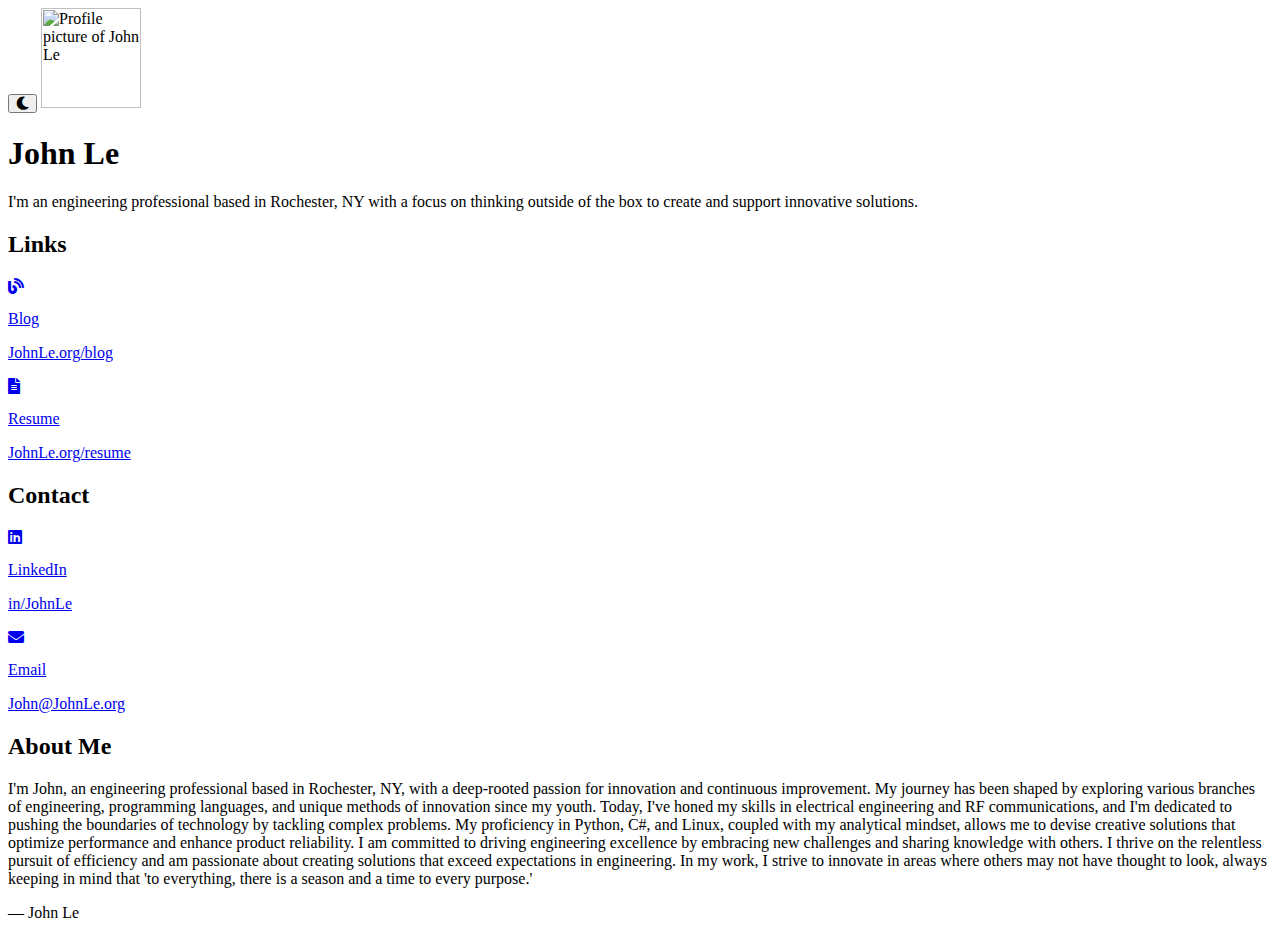
==== index.html @ 7caedb40 "Update index.html" ====
<html lang="en">
 <head>
  <meta charset="utf-8"/>
  <meta content="width=device-width, initial-scale=1.0" name="viewport"/>
  <title>
   John Le
  </title>
  <script src="https://cdn.tailwindcss.com"></script>
  <link href="https://cdnjs.cloudflare.com/ajax/libs/font-awesome/5.15.3/css/all.min.css" rel="stylesheet"/>
  <link href="https://fonts.googleapis.com/css2?family=Roboto:wght@400;700&amp;display=swap" rel="stylesheet"/>
  <link href="https://johnle.org/lib/css/home.css" rel="stylesheet"/>
 </head>
 <body class="font-roboto light-mode">
  <div class="flex flex-col items-center p-8 relative">
   <button class="absolute top-4 right-4 text-2xl" id="theme-toggle">
    <i class="fas fa-moon">
    </i>
   </button>
   <img alt="Profile picture of John Le" class="rounded-full mb-4" height="100" src="https://johnle.org/img/me.jpg" width="100"/>
   <h1 class="text-3xl font-bold">
    John Le
   </h1>
   <p class="text-xl text-center mt-4">
    I'm an engineering professional based in Rochester, NY with a focus on thinking outside of the box to create and support innovative solutions.
   </p>
   <div class="mt-8 flex space-x-16">
    <div>
     <h2 class="text-lg font-bold mb-4">
      Links
     </h2>
     <div class="flex flex-col items-start space-y-4">
      <a class="flex items-center space-x-2 link" href="https://johnle.org/blog/">
       <i class="fas fa-blog text-2xl">
       </i>
       <div>
        <p class="font-bold">
         Blog
        </p>
        <p class="text-sm">
         JohnLe.org/blog
        </p>
       </div>
      </a>
      <a class="flex items-center space-x-2 link" href="https://johnle.org/resume/">
       <i class="fas fa-file-alt text-2xl">
       </i>
       <div>
        <p class="font-bold">
         Resume
        </p>
        <p class="text-sm">
         JohnLe.org/resume
        </p>
       </div>
      </a>
     </div>
    </div>
    <div>
     <h2 class="text-lg font-bold mb-4">
      Contact
     </h2>
     <div class="flex flex-col items-start space-y-4">
      <a class="flex items-center space-x-2 link" href="https://linkedin.com/in/johnle">
       <i class="fab fa-linkedin text-2xl">
       </i>
       <div>
        <p class="font-bold">
         LinkedIn
        </p>
        <p class="text-sm">
         in/JohnLe
        </p>
       </div>
      </a>
      <a class="flex items-center space-x-2 link" href="mailto:john@johnle.org">
       <i class="fas fa-envelope text-2xl">
       </i>
       <div>
        <p class="font-bold">
         Email
        </p>
        <p class="text-sm">
         John@JohnLe.org
        </p>
       </div>
      </a>
     </div>
    </div>
   </div>
   <div class="mt-8 max-w-2xl text-left card p-4 rounded-lg shadow-lg">
    <h2 class="text-lg font-bold mb-4">
     About Me
    </h2>
    <p>
     I'm John, an engineering professional based in Rochester, NY, with a deep-rooted passion for innovation and continuous improvement. My journey has been shaped by exploring various branches of engineering, programming languages, and unique methods of innovation since my youth. Today, I've honed my skills in electrical engineering and RF communications, and I'm dedicated to pushing the boundaries of technology by tackling complex problems. My proficiency in Python, C#, and Linux, coupled with my analytical mindset, allows me to devise creative solutions that optimize performance and enhance product reliability. I am committed to driving engineering excellence by embracing new challenges and sharing knowledge with others. I thrive on the relentless pursuit of efficiency and am passionate about creating solutions that exceed expectations in engineering. In my work, I strive to innovate in areas where others may not have thought to look, always keeping in mind that 'to everything, there is a season and a time to every purpose.'
    </p>
    <p class="mt-4">
     — John Le
    </p>
   </div>
  </div>
  <script src="https://johnle.org/lib/js/home.js">
  </script>
 </body>
</html>
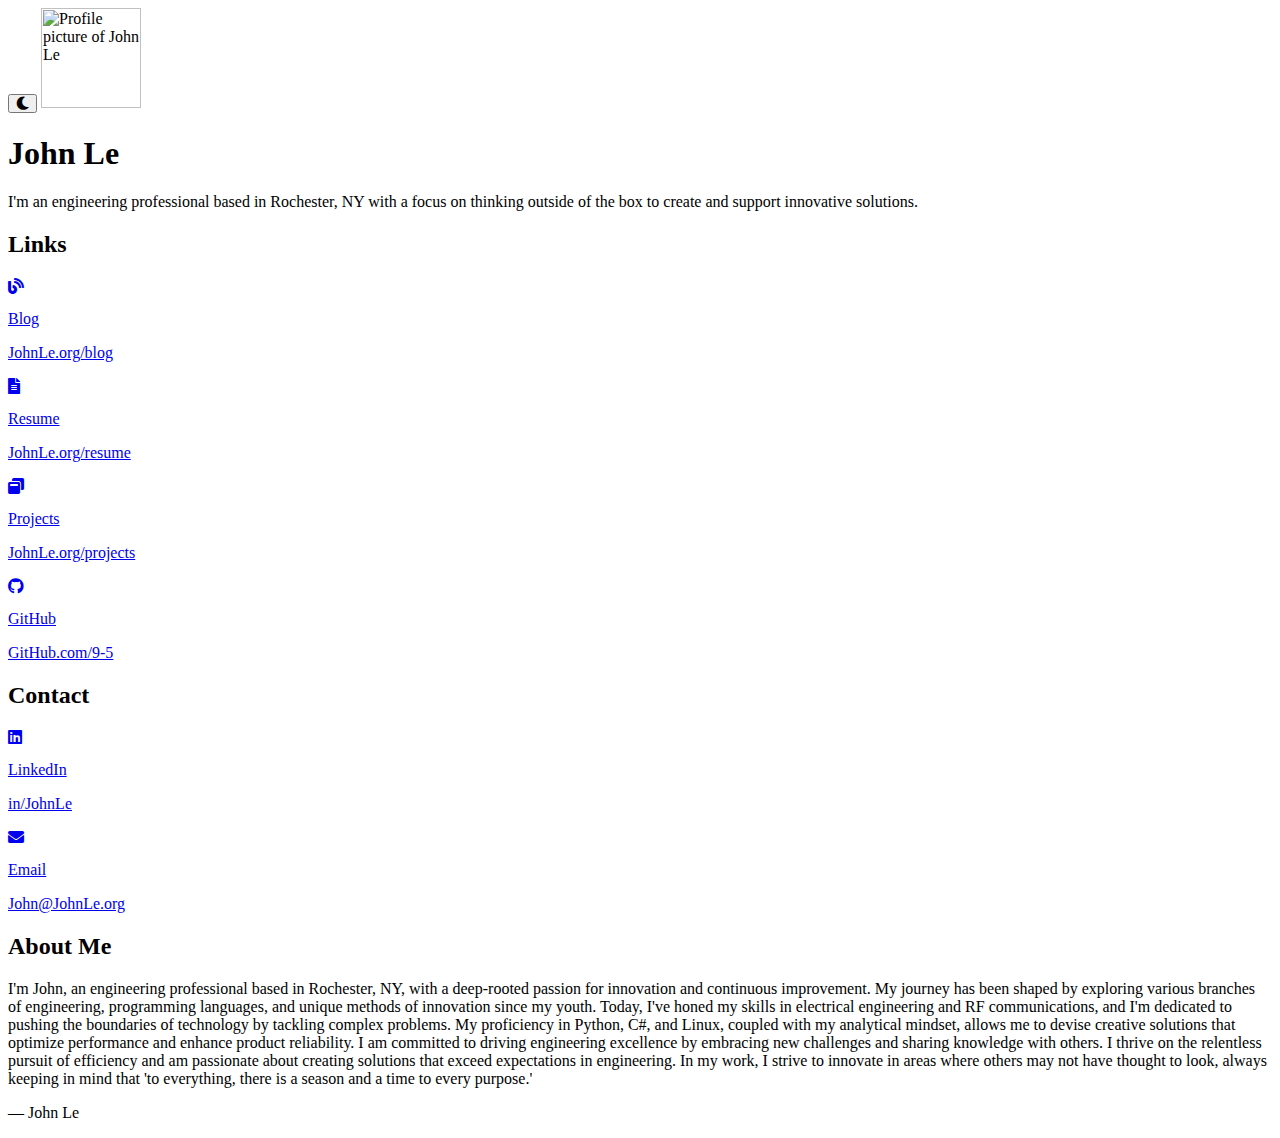
==== commit cba0b39a: "Update index.html" ====
--- a/index.html
+++ b/index.html
@@ -55,6 +55,33 @@
       </a>
      </div>
     </div>
+    <div class="flex flex-col items-start space-y-4">
+      <a class="flex items-center space-x-2 link" href="https://johnle.org/projects/">
+       <i class="fas fa-window-restore text-2xl">
+       </i>
+       <div>
+        <p class="font-bold">
+         Projects
+        </p>
+        <p class="text-sm">
+         JohnLe.org/projects
+        </p>
+       </div>
+      </a>
+      <a class="flex items-center space-x-2 link" href="https://github.com/9-5">
+       <i class="fab fa-github text-2xl">
+       </i>
+       <div>
+        <p class="font-bold">
+         GitHub
+        </p>
+        <p class="text-sm">
+         GitHub.com/9-5
+        </p>
+       </div>
+      </a>
+     </div>
+    </div>
     <div>
      <h2 class="text-lg font-bold mb-4">
       Contact
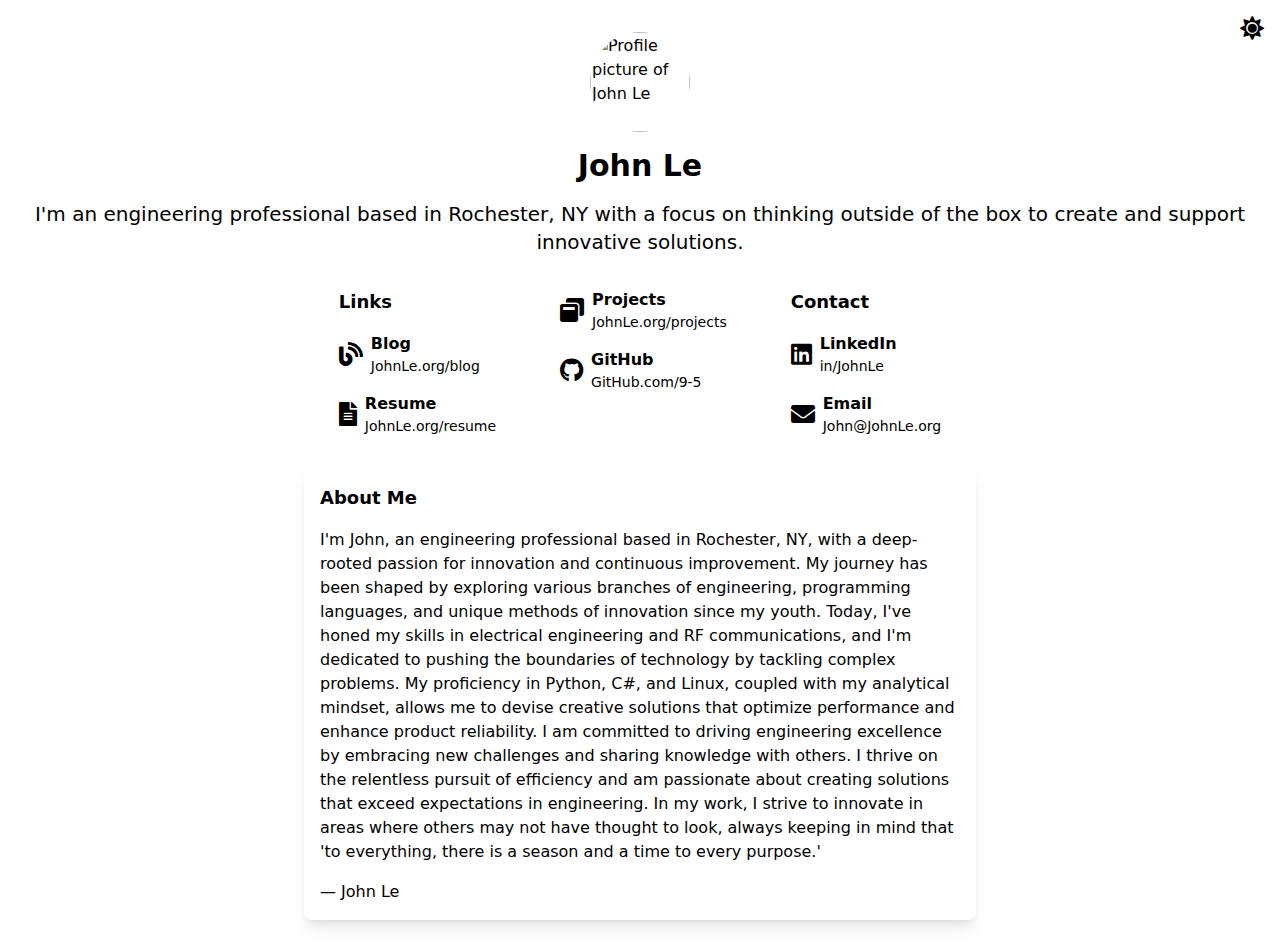
==== commit b9e5747d: "Update index.html" ====
--- a/index.html
+++ b/index.html
@@ -1,22 +1,18 @@
-<html lang="en">
- <head>
-  <meta charset="utf-8"/>
-  <meta content="width=device-width, initial-scale=1.0" name="viewport"/>
+<html lang="en"><head>
+  <meta charset="utf-8">
+  <meta content="width=device-width, initial-scale=1.0" name="viewport">
   <title>
    John Le
   </title>
   <script src="https://cdn.tailwindcss.com"></script>
-  <link href="https://cdnjs.cloudflare.com/ajax/libs/font-awesome/5.15.3/css/all.min.css" rel="stylesheet"/>
-  <link href="https://fonts.googleapis.com/css2?family=Roboto:wght@400;700&amp;display=swap" rel="stylesheet"/>
-  <link href="https://johnle.org/lib/css/home.css" rel="stylesheet"/>
- </head>
- <body class="font-roboto light-mode">
+  <link href="https://cdnjs.cloudflare.com/ajax/libs/font-awesome/5.15.3/css/all.min.css" rel="stylesheet">
+  <link href="https://fonts.googleapis.com/css2?family=Roboto:wght@400;700&amp;display=swap" rel="stylesheet">
+  <link href="https://johnle.org/lib/css/home.css" rel="stylesheet">
+ <style>*, ::before, ::after{--tw-border-spacing-x:0;--tw-border-spacing-y:0;--tw-translate-x:0;--tw-translate-y:0;--tw-rotate:0;--tw-skew-x:0;--tw-skew-y:0;--tw-scale-x:1;--tw-scale-y:1;--tw-pan-x: ;--tw-pan-y: ;--tw-pinch-zoom: ;--tw-scroll-snap-strictness:proximity;--tw-gradient-from-position: ;--tw-gradient-via-position: ;--tw-gradient-to-position: ;--tw-ordinal: ;--tw-slashed-zero: ;--tw-numeric-figure: ;--tw-numeric-spacing: ;--tw-numeric-fraction: ;--tw-ring-inset: ;--tw-ring-offset-width:0px;--tw-ring-offset-color:#fff;--tw-ring-color:rgb(59 130 246 / 0.5);--tw-ring-offset-shadow:0 0 #0000;--tw-ring-shadow:0 0 #0000;--tw-shadow:0 0 #0000;--tw-shadow-colored:0 0 #0000;--tw-blur: ;--tw-brightness: ;--tw-contrast: ;--tw-grayscale: ;--tw-hue-rotate: ;--tw-invert: ;--tw-saturate: ;--tw-sepia: ;--tw-drop-shadow: ;--tw-backdrop-blur: ;--tw-backdrop-brightness: ;--tw-backdrop-contrast: ;--tw-backdrop-grayscale: ;--tw-backdrop-hue-rotate: ;--tw-backdrop-invert: ;--tw-backdrop-opacity: ;--tw-backdrop-saturate: ;--tw-backdrop-sepia: ;--tw-contain-size: ;--tw-contain-layout: ;--tw-contain-paint: ;--tw-contain-style: }::backdrop{--tw-border-spacing-x:0;--tw-border-spacing-y:0;--tw-translate-x:0;--tw-translate-y:0;--tw-rotate:0;--tw-skew-x:0;--tw-skew-y:0;--tw-scale-x:1;--tw-scale-y:1;--tw-pan-x: ;--tw-pan-y: ;--tw-pinch-zoom: ;--tw-scroll-snap-strictness:proximity;--tw-gradient-from-position: ;--tw-gradient-via-position: ;--tw-gradient-to-position: ;--tw-ordinal: ;--tw-slashed-zero: ;--tw-numeric-figure: ;--tw-numeric-spacing: ;--tw-numeric-fraction: ;--tw-ring-inset: ;--tw-ring-offset-width:0px;--tw-ring-offset-color:#fff;--tw-ring-color:rgb(59 130 246 / 0.5);--tw-ring-offset-shadow:0 0 #0000;--tw-ring-shadow:0 0 #0000;--tw-shadow:0 0 #0000;--tw-shadow-colored:0 0 #0000;--tw-blur: ;--tw-brightness: ;--tw-contrast: ;--tw-grayscale: ;--tw-hue-rotate: ;--tw-invert: ;--tw-saturate: ;--tw-sepia: ;--tw-drop-shadow: ;--tw-backdrop-blur: ;--tw-backdrop-brightness: ;--tw-backdrop-contrast: ;--tw-backdrop-grayscale: ;--tw-backdrop-hue-rotate: ;--tw-backdrop-invert: ;--tw-backdrop-opacity: ;--tw-backdrop-saturate: ;--tw-backdrop-sepia: ;--tw-contain-size: ;--tw-contain-layout: ;--tw-contain-paint: ;--tw-contain-style: }/* ! tailwindcss v3.4.15 | MIT License | https://tailwindcss.com */*,::after,::before{box-sizing:border-box;border-width:0;border-style:solid;border-color:#e5e7eb}::after,::before{--tw-content:''}:host,html{line-height:1.5;-webkit-text-size-adjust:100%;-moz-tab-size:4;tab-size:4;font-family:ui-sans-serif, system-ui, sans-serif, "Apple Color Emoji", "Segoe UI Emoji", "Segoe UI Symbol", "Noto Color Emoji";font-feature-settings:normal;font-variation-settings:normal;-webkit-tap-highlight-color:transparent}body{margin:0;line-height:inherit}hr{height:0;color:inherit;border-top-width:1px}abbr:where([title]){-webkit-text-decoration:underline dotted;text-decoration:underline dotted}h1,h2,h3,h4,h5,h6{font-size:inherit;font-weight:inherit}a{color:inherit;text-decoration:inherit}b,strong{font-weight:bolder}code,kbd,pre,samp{font-family:ui-monospace, SFMono-Regular, Menlo, Monaco, Consolas, "Liberation Mono", "Courier New", monospace;font-feature-settings:normal;font-variation-settings:normal;font-size:1em}small{font-size:80%}sub,sup{font-size:75%;line-height:0;position:relative;vertical-align:baseline}sub{bottom:-.25em}sup{top:-.5em}table{text-indent:0;border-color:inherit;border-collapse:collapse}button,input,optgroup,select,textarea{font-family:inherit;font-feature-settings:inherit;font-variation-settings:inherit;font-size:100%;font-weight:inherit;line-height:inherit;letter-spacing:inherit;color:inherit;margin:0;padding:0}button,select{text-transform:none}button,input:where([type=button]),input:where([type=reset]),input:where([type=submit]){-webkit-appearance:button;background-color:transparent;background-image:none}:-moz-focusring{outline:auto}:-moz-ui-invalid{box-shadow:none}progress{vertical-align:baseline}::-webkit-inner-spin-button,::-webkit-outer-spin-button{height:auto}[type=search]{-webkit-appearance:textfield;outline-offset:-2px}::-webkit-search-decoration{-webkit-appearance:none}::-webkit-file-upload-button{-webkit-appearance:button;font:inherit}summary{display:list-item}blockquote,dd,dl,figure,h1,h2,h3,h4,h5,h6,hr,p,pre{margin:0}fieldset{margin:0;padding:0}legend{padding:0}menu,ol,ul{list-style:none;margin:0;padding:0}dialog{padding:0}textarea{resize:vertical}input::placeholder,textarea::placeholder{opacity:1;color:#9ca3af}[role=button],button{cursor:pointer}:disabled{cursor:default}audio,canvas,embed,iframe,img,object,svg,video{display:block;vertical-align:middle}img,video{max-width:100%;height:auto}[hidden]:where(:not([hidden=until-found])){display:none}.absolute{position:absolute}.relative{position:relative}.right-4{right:1rem}.top-4{top:1rem}.mb-4{margin-bottom:1rem}.mt-4{margin-top:1rem}.mt-8{margin-top:2rem}.flex{display:flex}.max-w-2xl{max-width:42rem}.flex-col{flex-direction:column}.items-start{align-items:flex-start}.items-center{align-items:center}.space-x-16 > :not([hidden]) ~ :not([hidden]){--tw-space-x-reverse:0;margin-right:calc(4rem * var(--tw-space-x-reverse));margin-left:calc(4rem * calc(1 - var(--tw-space-x-reverse)))}.space-x-2 > :not([hidden]) ~ :not([hidden]){--tw-space-x-reverse:0;margin-right:calc(0.5rem * var(--tw-space-x-reverse));margin-left:calc(0.5rem * calc(1 - var(--tw-space-x-reverse)))}.space-y-4 > :not([hidden]) ~ :not([hidden]){--tw-space-y-reverse:0;margin-top:calc(1rem * calc(1 - var(--tw-space-y-reverse)));margin-bottom:calc(1rem * var(--tw-space-y-reverse))}.rounded-full{border-radius:9999px}.rounded-lg{border-radius:0.5rem}.p-4{padding:1rem}.p-8{padding:2rem}.text-left{text-align:left}.text-center{text-align:center}.text-2xl{font-size:1.5rem;line-height:2rem}.text-3xl{font-size:1.875rem;line-height:2.25rem}.text-lg{font-size:1.125rem;line-height:1.75rem}.text-sm{font-size:0.875rem;line-height:1.25rem}.text-xl{font-size:1.25rem;line-height:1.75rem}.font-bold{font-weight:700}.shadow-lg{--tw-shadow:0 10px 15px -3px rgb(0 0 0 / 0.1), 0 4px 6px -4px rgb(0 0 0 / 0.1);--tw-shadow-colored:0 10px 15px -3px var(--tw-shadow-color), 0 4px 6px -4px var(--tw-shadow-color);box-shadow:var(--tw-ring-offset-shadow, 0 0 #0000), var(--tw-ring-shadow, 0 0 #0000), var(--tw-shadow)}</style></head>
+ <body class="font-roboto dark-mode">
   <div class="flex flex-col items-center p-8 relative">
-   <button class="absolute top-4 right-4 text-2xl" id="theme-toggle">
-    <i class="fas fa-moon">
-    </i>
-   </button>
-   <img alt="Profile picture of John Le" class="rounded-full mb-4" height="100" src="https://johnle.org/img/me.jpg" width="100"/>
+   <button class="absolute top-4 right-4 text-2xl" id="theme-toggle"><i class="fas fa-sun"></i></button>
+   <img alt="Profile picture of John Le" class="rounded-full mb-4" height="100" src="https://johnle.org/img/me.jpg" width="100">
    <h1 class="text-3xl font-bold">
     John Le
    </h1>
@@ -81,7 +77,6 @@
        </div>
       </a>
      </div>
-    </div>
     <div>
      <h2 class="text-lg font-bold mb-4">
       Contact
@@ -112,8 +107,8 @@
        </div>
       </a>
      </div>
-    </div>
-   </div>
+    </div></div>
+    
    <div class="mt-8 max-w-2xl text-left card p-4 rounded-lg shadow-lg">
     <h2 class="text-lg font-bold mb-4">
      About Me
@@ -124,9 +119,11 @@
     <p class="mt-4">
      — John Le
     </p>
-   </div>
-  </div>
+   </div></div>
+   
+  
   <script src="https://johnle.org/lib/js/home.js">
   </script>
- </body>
-</html>
+ 
+
+</body></html>
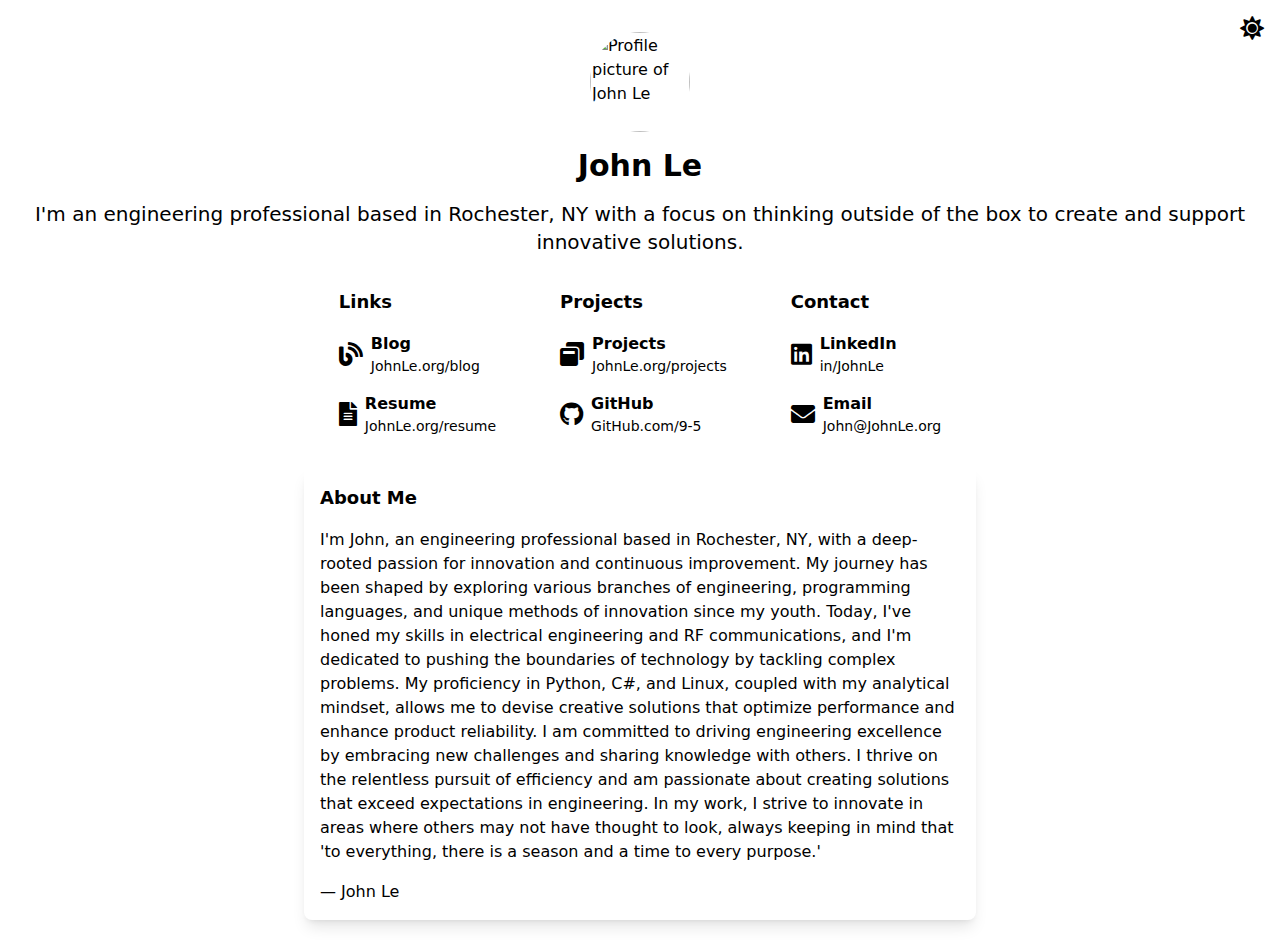
==== commit a1d4b9d6: "Update index.html" ====
--- a/index.html
+++ b/index.html
@@ -51,7 +51,9 @@
       </a>
      </div>
     </div>
-    <div class="flex flex-col items-start space-y-4">
+    <div>
+<h2 class="text-lg font-bold mb-4">Projects</h2>
+<div class="flex flex-col items-start space-y-4">
       <a class="flex items-center space-x-2 link" href="https://johnle.org/projects/">
        <i class="fas fa-window-restore text-2xl">
        </i>
@@ -77,6 +79,7 @@
        </div>
       </a>
      </div>
+    </div>
     <div>
      <h2 class="text-lg font-bold mb-4">
       Contact
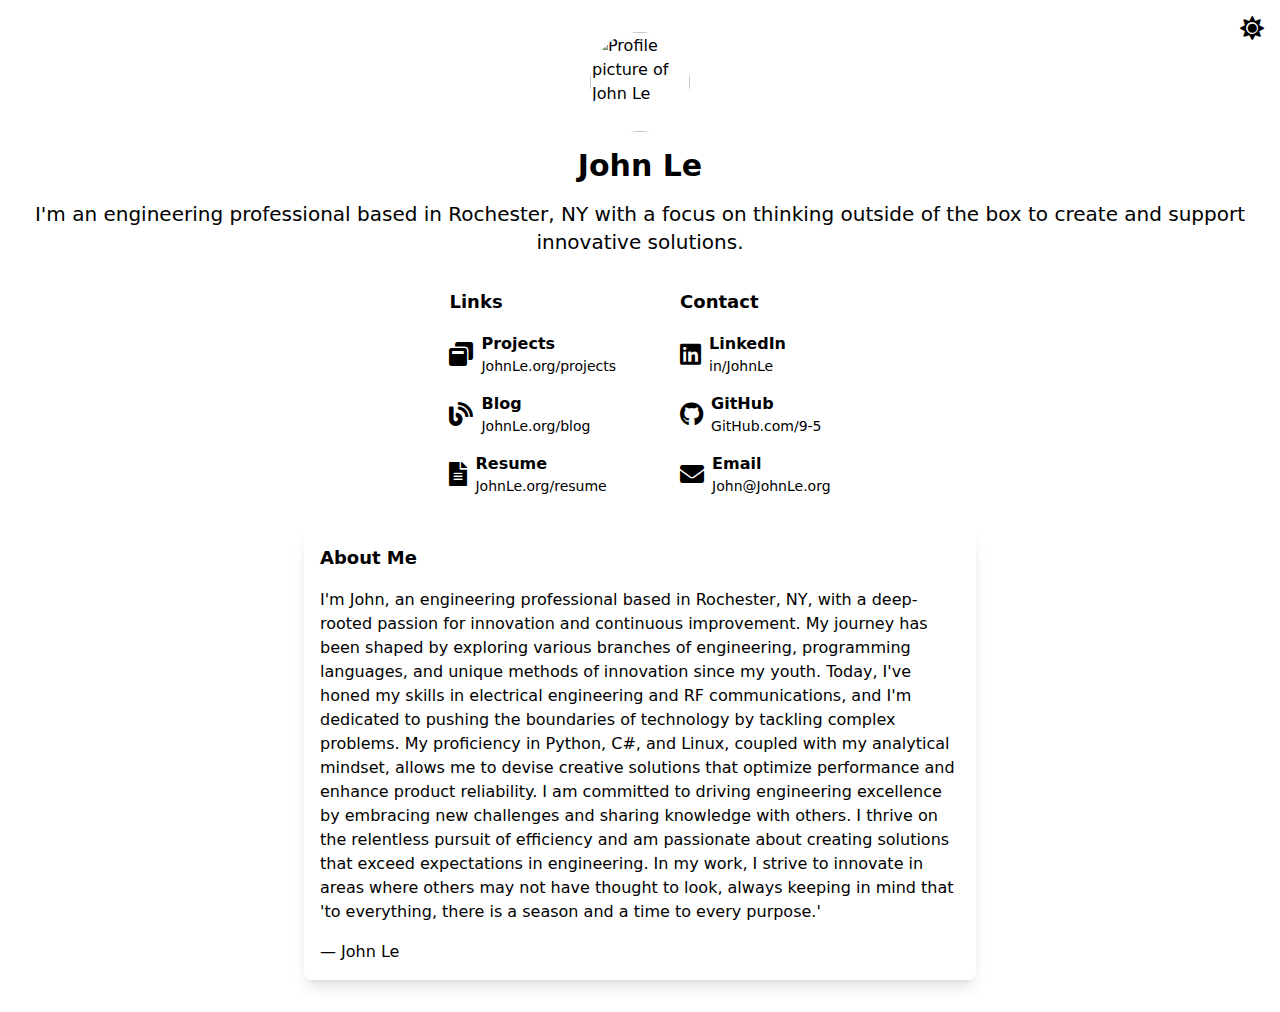
==== commit 017767d1: "Update index.html" ====
--- a/index.html
+++ b/index.html
@@ -8,7 +8,7 @@
   <link href="https://cdnjs.cloudflare.com/ajax/libs/font-awesome/5.15.3/css/all.min.css" rel="stylesheet">
   <link href="https://fonts.googleapis.com/css2?family=Roboto:wght@400;700&amp;display=swap" rel="stylesheet">
   <link href="https://johnle.org/lib/css/home.css" rel="stylesheet">
- <style>*, ::before, ::after{--tw-border-spacing-x:0;--tw-border-spacing-y:0;--tw-translate-x:0;--tw-translate-y:0;--tw-rotate:0;--tw-skew-x:0;--tw-skew-y:0;--tw-scale-x:1;--tw-scale-y:1;--tw-pan-x: ;--tw-pan-y: ;--tw-pinch-zoom: ;--tw-scroll-snap-strictness:proximity;--tw-gradient-from-position: ;--tw-gradient-via-position: ;--tw-gradient-to-position: ;--tw-ordinal: ;--tw-slashed-zero: ;--tw-numeric-figure: ;--tw-numeric-spacing: ;--tw-numeric-fraction: ;--tw-ring-inset: ;--tw-ring-offset-width:0px;--tw-ring-offset-color:#fff;--tw-ring-color:rgb(59 130 246 / 0.5);--tw-ring-offset-shadow:0 0 #0000;--tw-ring-shadow:0 0 #0000;--tw-shadow:0 0 #0000;--tw-shadow-colored:0 0 #0000;--tw-blur: ;--tw-brightness: ;--tw-contrast: ;--tw-grayscale: ;--tw-hue-rotate: ;--tw-invert: ;--tw-saturate: ;--tw-sepia: ;--tw-drop-shadow: ;--tw-backdrop-blur: ;--tw-backdrop-brightness: ;--tw-backdrop-contrast: ;--tw-backdrop-grayscale: ;--tw-backdrop-hue-rotate: ;--tw-backdrop-invert: ;--tw-backdrop-opacity: ;--tw-backdrop-saturate: ;--tw-backdrop-sepia: ;--tw-contain-size: ;--tw-contain-layout: ;--tw-contain-paint: ;--tw-contain-style: }::backdrop{--tw-border-spacing-x:0;--tw-border-spacing-y:0;--tw-translate-x:0;--tw-translate-y:0;--tw-rotate:0;--tw-skew-x:0;--tw-skew-y:0;--tw-scale-x:1;--tw-scale-y:1;--tw-pan-x: ;--tw-pan-y: ;--tw-pinch-zoom: ;--tw-scroll-snap-strictness:proximity;--tw-gradient-from-position: ;--tw-gradient-via-position: ;--tw-gradient-to-position: ;--tw-ordinal: ;--tw-slashed-zero: ;--tw-numeric-figure: ;--tw-numeric-spacing: ;--tw-numeric-fraction: ;--tw-ring-inset: ;--tw-ring-offset-width:0px;--tw-ring-offset-color:#fff;--tw-ring-color:rgb(59 130 246 / 0.5);--tw-ring-offset-shadow:0 0 #0000;--tw-ring-shadow:0 0 #0000;--tw-shadow:0 0 #0000;--tw-shadow-colored:0 0 #0000;--tw-blur: ;--tw-brightness: ;--tw-contrast: ;--tw-grayscale: ;--tw-hue-rotate: ;--tw-invert: ;--tw-saturate: ;--tw-sepia: ;--tw-drop-shadow: ;--tw-backdrop-blur: ;--tw-backdrop-brightness: ;--tw-backdrop-contrast: ;--tw-backdrop-grayscale: ;--tw-backdrop-hue-rotate: ;--tw-backdrop-invert: ;--tw-backdrop-opacity: ;--tw-backdrop-saturate: ;--tw-backdrop-sepia: ;--tw-contain-size: ;--tw-contain-layout: ;--tw-contain-paint: ;--tw-contain-style: }/* ! tailwindcss v3.4.15 | MIT License | https://tailwindcss.com */*,::after,::before{box-sizing:border-box;border-width:0;border-style:solid;border-color:#e5e7eb}::after,::before{--tw-content:''}:host,html{line-height:1.5;-webkit-text-size-adjust:100%;-moz-tab-size:4;tab-size:4;font-family:ui-sans-serif, system-ui, sans-serif, "Apple Color Emoji", "Segoe UI Emoji", "Segoe UI Symbol", "Noto Color Emoji";font-feature-settings:normal;font-variation-settings:normal;-webkit-tap-highlight-color:transparent}body{margin:0;line-height:inherit}hr{height:0;color:inherit;border-top-width:1px}abbr:where([title]){-webkit-text-decoration:underline dotted;text-decoration:underline dotted}h1,h2,h3,h4,h5,h6{font-size:inherit;font-weight:inherit}a{color:inherit;text-decoration:inherit}b,strong{font-weight:bolder}code,kbd,pre,samp{font-family:ui-monospace, SFMono-Regular, Menlo, Monaco, Consolas, "Liberation Mono", "Courier New", monospace;font-feature-settings:normal;font-variation-settings:normal;font-size:1em}small{font-size:80%}sub,sup{font-size:75%;line-height:0;position:relative;vertical-align:baseline}sub{bottom:-.25em}sup{top:-.5em}table{text-indent:0;border-color:inherit;border-collapse:collapse}button,input,optgroup,select,textarea{font-family:inherit;font-feature-settings:inherit;font-variation-settings:inherit;font-size:100%;font-weight:inherit;line-height:inherit;letter-spacing:inherit;color:inherit;margin:0;padding:0}button,select{text-transform:none}button,input:where([type=button]),input:where([type=reset]),input:where([type=submit]){-webkit-appearance:button;background-color:transparent;background-image:none}:-moz-focusring{outline:auto}:-moz-ui-invalid{box-shadow:none}progress{vertical-align:baseline}::-webkit-inner-spin-button,::-webkit-outer-spin-button{height:auto}[type=search]{-webkit-appearance:textfield;outline-offset:-2px}::-webkit-search-decoration{-webkit-appearance:none}::-webkit-file-upload-button{-webkit-appearance:button;font:inherit}summary{display:list-item}blockquote,dd,dl,figure,h1,h2,h3,h4,h5,h6,hr,p,pre{margin:0}fieldset{margin:0;padding:0}legend{padding:0}menu,ol,ul{list-style:none;margin:0;padding:0}dialog{padding:0}textarea{resize:vertical}input::placeholder,textarea::placeholder{opacity:1;color:#9ca3af}[role=button],button{cursor:pointer}:disabled{cursor:default}audio,canvas,embed,iframe,img,object,svg,video{display:block;vertical-align:middle}img,video{max-width:100%;height:auto}[hidden]:where(:not([hidden=until-found])){display:none}.absolute{position:absolute}.relative{position:relative}.right-4{right:1rem}.top-4{top:1rem}.mb-4{margin-bottom:1rem}.mt-4{margin-top:1rem}.mt-8{margin-top:2rem}.flex{display:flex}.max-w-2xl{max-width:42rem}.flex-col{flex-direction:column}.items-start{align-items:flex-start}.items-center{align-items:center}.space-x-16 > :not([hidden]) ~ :not([hidden]){--tw-space-x-reverse:0;margin-right:calc(4rem * var(--tw-space-x-reverse));margin-left:calc(4rem * calc(1 - var(--tw-space-x-reverse)))}.space-x-2 > :not([hidden]) ~ :not([hidden]){--tw-space-x-reverse:0;margin-right:calc(0.5rem * var(--tw-space-x-reverse));margin-left:calc(0.5rem * calc(1 - var(--tw-space-x-reverse)))}.space-y-4 > :not([hidden]) ~ :not([hidden]){--tw-space-y-reverse:0;margin-top:calc(1rem * calc(1 - var(--tw-space-y-reverse)));margin-bottom:calc(1rem * var(--tw-space-y-reverse))}.rounded-full{border-radius:9999px}.rounded-lg{border-radius:0.5rem}.p-4{padding:1rem}.p-8{padding:2rem}.text-left{text-align:left}.text-center{text-align:center}.text-2xl{font-size:1.5rem;line-height:2rem}.text-3xl{font-size:1.875rem;line-height:2.25rem}.text-lg{font-size:1.125rem;line-height:1.75rem}.text-sm{font-size:0.875rem;line-height:1.25rem}.text-xl{font-size:1.25rem;line-height:1.75rem}.font-bold{font-weight:700}.shadow-lg{--tw-shadow:0 10px 15px -3px rgb(0 0 0 / 0.1), 0 4px 6px -4px rgb(0 0 0 / 0.1);--tw-shadow-colored:0 10px 15px -3px var(--tw-shadow-color), 0 4px 6px -4px var(--tw-shadow-color);box-shadow:var(--tw-ring-offset-shadow, 0 0 #0000), var(--tw-ring-shadow, 0 0 #0000), var(--tw-shadow)}</style></head>
+ <style>*, ::before, ::after{--tw-border-spacing-x:0;--tw-border-spacing-y:0;--tw-translate-x:0;--tw-translate-y:0;--tw-rotate:0;--tw-skew-x:0;--tw-skew-y:0;--tw-scale-x:1;--tw-scale-y:1;--tw-pan-x: ;--tw-pan-y: ;--tw-pinch-zoom: ;--tw-scroll-snap-strictness:proximity;--tw-gradient-from-position: ;--tw-gradient-via-position: ;--tw-gradient-to-position: ;--tw-ordinal: ;--tw-slashed-zero: ;--tw-numeric-figure: ;--tw-numeric-spacing: ;--tw-numeric-fraction: ;--tw-ring-inset: ;--tw-ring-offset-width:0px;--tw-ring-offset-color:#fff;--tw-ring-color:rgb(59 130 246 / 0.5);--tw-ring-offset-shadow:0 0 #0000;--tw-ring-shadow:0 0 #0000;--tw-shadow:0 0 #0000;--tw-shadow-colored:0 0 #0000;--tw-blur: ;--tw-brightness: ;--tw-contrast: ;--tw-grayscale: ;--tw-hue-rotate: ;--tw-invert: ;--tw-saturate: ;--tw-sepia: ;--tw-drop-shadow: ;--tw-backdrop-blur: ;--tw-backdrop-brightness: ;--tw-backdrop-contrast: ;--tw-backdrop-grayscale: ;--tw-backdrop-hue-rotate: ;--tw-backdrop-invert: ;--tw-backdrop-opacity: ;--tw-backdrop-saturate: ;--tw-backdrop-sepia: ;--tw-contain-size: ;--tw-contain-layout: ;--tw-contain-paint: ;--tw-contain-style: }::backdrop{--tw-border-spacing-x:0;--tw-border-spacing-y:0;--tw-translate-x:0;--tw-translate-y:0;--tw-rotate:0;--tw-skew-x:0;--tw-skew-y:0;--tw-scale-x:1;--tw-scale-y:1;--tw-pan-x: ;--tw-pan-y: ;--tw-pinch-zoom: ;--tw-scroll-snap-strictness:proximity;--tw-gradient-from-position: ;--tw-gradient-via-position: ;--tw-gradient-to-position: ;--tw-ordinal: ;--tw-slashed-zero: ;--tw-numeric-figure: ;--tw-numeric-spacing: ;--tw-numeric-fraction: ;--tw-ring-inset: ;--tw-ring-offset-width:0px;--tw-ring-offset-color:#fff;--tw-ring-color:rgb(59 130 246 / 0.5);--tw-ring-offset-shadow:0 0 #0000;--tw-ring-shadow:0 0 #0000;--tw-shadow:0 0 #0000;--tw-shadow-colored:0 0 #0000;--tw-blur: ;--tw-brightness: ;--tw-contrast: ;--tw-grayscale: ;--tw-hue-rotate: ;--tw-invert: ;--tw-saturate: ;--tw-sepia: ;--tw-drop-shadow: ;--tw-backdrop-blur: ;--tw-backdrop-brightness: ;--tw-backdrop-contrast: ;--tw-backdrop-grayscale: ;--tw-backdrop-hue-rotate: ;--tw-backdrop-invert: ;--tw-backdrop-opacity: ;--tw-backdrop-saturate: ;--tw-backdrop-sepia: ;--tw-contain-size: ;--tw-contain-layout: ;--tw-contain-paint: ;--tw-contain-style: }/* ! tailwindcss v3.4.15 | MIT License | https://tailwindcss.com */*,::after,::before{box-sizing:border-box;border-width:0;border-style:solid;border-color:#e5e7eb}::after,::before{--tw-content:''}:host,html{line-height:1.5;-webkit-text-size-adjust:100%;-moz-tab-size:4;tab-size:4;font-family:ui-sans-serif, system-ui, sans-serif, "Apple Color Emoji", "Segoe UI Emoji", "Segoe UI Symbol", "Noto Color Emoji";font-feature-settings:normal;font-variation-settings:normal;-webkit-tap-highlight-color:transparent}body{margin:0;line-height:inherit}hr{height:0;color:inherit;border-top-width:1px}abbr:where([title]){-webkit-text-decoration:underline dotted;text-decoration:underline dotted}h1,h2,h3,h4,h5,h6{font-size:inherit;font-weight:inherit}a{color:inherit;text-decoration:inherit}b,strong{font-weight:bolder}code,kbd,pre,samp{font-family:ui-monospace, SFMono-Regular, Menlo, Monaco, Consolas, "Liberation Mono", "Courier New", monospace;font-feature-settings:normal;font-variation-settings:normal;font-size:1em}small{font-size:80%}sub,sup{font-size:75%;line-height:0;position:relative;vertical-align:baseline}sub{bottom:-.25em}sup{top:-.5em}table{text-indent:0;border-color:inherit;border-collapse:collapse}button,input,optgroup,select,textarea{font-family:inherit;font-feature-settings:inherit;font-variation-settings:inherit;font-size:100%;font-weight:inherit;line-height:inherit;letter-spacing:inherit;color:inherit;margin:0;padding:0}button,select{text-transform:none}button,input:where([type=button]),input:where([type=reset]),input:where([type=submit]){-webkit-appearance:button;background-color:transparent;background-image:none}:-moz-focusring{outline:auto}:-moz-ui-invalid{box-shadow:none}progress{vertical-align:baseline}::-webkit-inner-spin-button,::-webkit-outer-spin-button{height:auto}[type=search]{-webkit-appearance:textfield;outline-offset:-2px}::-webkit-search-decoration{-webkit-appearance:none}::-webkit-file-upload-button{-webkit-appearance:button;font:inherit}summary{display:list-item}blockquote,dd,dl,figure,h1,h2,h3,h4,h5,h6,hr,p,pre{margin:0}fieldset{margin:0;padding:0}legend{padding:0}menu,ol,ul{list-style:none;margin:0;padding:0}dialog{padding:0}textarea{resize:vertical}input::placeholder,textarea::placeholder{opacity:1;color:#9ca3af}[role=button],button{cursor:pointer}:disabled{cursor:default}audio,canvas,embed,iframe,img,object,svg,video{display:block;vertical-align:middle}img,video{max-width:100%;height:auto}[hidden]:where(:not([hidden=until-found])){display:none}.absolute{position:absolute}.relative{position:relative}.right-4{right:1rem}.top-4{top:1rem}.mb-4{margin-bottom:1rem}.mt-4{margin-top:1rem}.mt-8{margin-top:2rem}.flex{display:flex}.max-w-2xl{max-width:42rem}.flex-col{flex-direction:column}.items-start{align-items:flex-start}.items-center{align-items:center}.space-x-16 > :not([hidden]) ~ :not([hidden]){--tw-space-x-reverse:0;margin-right:calc(4rem * var(--tw-space-x-reverse));margin-left:calc(4rem * calc(1 - var(--tw-space-x-reverse)))}.space-x-2 > :not([hidden]) ~ :not([hidden]){--tw-space-x-reverse:0;margin-right:calc(0.5rem * var(--tw-space-x-reverse));margin-left:calc(0.5rem * calc(1 - var(--tw-space-x-reverse)))}.space-y-4 > :not([hidden]) ~ :not([hidden]){--tw-space-y-reverse:0;margin-top:calc(1rem * calc(1 - var(--tw-space-y-reverse)));margin-bottom:calc(1rem * var(--tw-space-y-reverse))}.rounded-full{border-radius:9999px}.rounded-lg{border-radius:0.5rem}.p-4{padding:1rem}.p-8{padding:2rem}.text-left{text-align:left}.text-center{text-align:center}.text-2xl{font-size:1.5rem;line-height:2rem}.text-3xl{font-size:1.875rem;line-height:2.25rem}.text-lg{font-size:1.125rem;line-height:1.75rem}.text-sm{font-size:0.875rem;line-height:1.25rem}.text-xl{font-size:1.25rem;line-height:1.75rem}.font-bold{font-weight:700}.shadow-lg{--tw-shadow:0 10px 15px -3px rgb(0 0 0 / 0.1), 0 4px 6px -4px rgb(0 0 0 / 0.1);--tw-shadow-colored:0 10px 15px -3px var(--tw-shadow-color), 0 4px 6px -4px var(--tw-shadow-color);box-shadow:var(--tw-ring-offset-shadow, 0 0 #0000), var(--tw-ring-shadow, 0 0 #0000), var(--tw-shadow)}</style><style>*, ::before, ::after{--tw-border-spacing-x:0;--tw-border-spacing-y:0;--tw-translate-x:0;--tw-translate-y:0;--tw-rotate:0;--tw-skew-x:0;--tw-skew-y:0;--tw-scale-x:1;--tw-scale-y:1;--tw-pan-x: ;--tw-pan-y: ;--tw-pinch-zoom: ;--tw-scroll-snap-strictness:proximity;--tw-gradient-from-position: ;--tw-gradient-via-position: ;--tw-gradient-to-position: ;--tw-ordinal: ;--tw-slashed-zero: ;--tw-numeric-figure: ;--tw-numeric-spacing: ;--tw-numeric-fraction: ;--tw-ring-inset: ;--tw-ring-offset-width:0px;--tw-ring-offset-color:#fff;--tw-ring-color:rgb(59 130 246 / 0.5);--tw-ring-offset-shadow:0 0 #0000;--tw-ring-shadow:0 0 #0000;--tw-shadow:0 0 #0000;--tw-shadow-colored:0 0 #0000;--tw-blur: ;--tw-brightness: ;--tw-contrast: ;--tw-grayscale: ;--tw-hue-rotate: ;--tw-invert: ;--tw-saturate: ;--tw-sepia: ;--tw-drop-shadow: ;--tw-backdrop-blur: ;--tw-backdrop-brightness: ;--tw-backdrop-contrast: ;--tw-backdrop-grayscale: ;--tw-backdrop-hue-rotate: ;--tw-backdrop-invert: ;--tw-backdrop-opacity: ;--tw-backdrop-saturate: ;--tw-backdrop-sepia: ;--tw-contain-size: ;--tw-contain-layout: ;--tw-contain-paint: ;--tw-contain-style: }::backdrop{--tw-border-spacing-x:0;--tw-border-spacing-y:0;--tw-translate-x:0;--tw-translate-y:0;--tw-rotate:0;--tw-skew-x:0;--tw-skew-y:0;--tw-scale-x:1;--tw-scale-y:1;--tw-pan-x: ;--tw-pan-y: ;--tw-pinch-zoom: ;--tw-scroll-snap-strictness:proximity;--tw-gradient-from-position: ;--tw-gradient-via-position: ;--tw-gradient-to-position: ;--tw-ordinal: ;--tw-slashed-zero: ;--tw-numeric-figure: ;--tw-numeric-spacing: ;--tw-numeric-fraction: ;--tw-ring-inset: ;--tw-ring-offset-width:0px;--tw-ring-offset-color:#fff;--tw-ring-color:rgb(59 130 246 / 0.5);--tw-ring-offset-shadow:0 0 #0000;--tw-ring-shadow:0 0 #0000;--tw-shadow:0 0 #0000;--tw-shadow-colored:0 0 #0000;--tw-blur: ;--tw-brightness: ;--tw-contrast: ;--tw-grayscale: ;--tw-hue-rotate: ;--tw-invert: ;--tw-saturate: ;--tw-sepia: ;--tw-drop-shadow: ;--tw-backdrop-blur: ;--tw-backdrop-brightness: ;--tw-backdrop-contrast: ;--tw-backdrop-grayscale: ;--tw-backdrop-hue-rotate: ;--tw-backdrop-invert: ;--tw-backdrop-opacity: ;--tw-backdrop-saturate: ;--tw-backdrop-sepia: ;--tw-contain-size: ;--tw-contain-layout: ;--tw-contain-paint: ;--tw-contain-style: }/* ! tailwindcss v3.4.15 | MIT License | https://tailwindcss.com */*,::after,::before{box-sizing:border-box;border-width:0;border-style:solid;border-color:#e5e7eb}::after,::before{--tw-content:''}:host,html{line-height:1.5;-webkit-text-size-adjust:100%;-moz-tab-size:4;tab-size:4;font-family:ui-sans-serif, system-ui, sans-serif, "Apple Color Emoji", "Segoe UI Emoji", "Segoe UI Symbol", "Noto Color Emoji";font-feature-settings:normal;font-variation-settings:normal;-webkit-tap-highlight-color:transparent}body{margin:0;line-height:inherit}hr{height:0;color:inherit;border-top-width:1px}abbr:where([title]){-webkit-text-decoration:underline dotted;text-decoration:underline dotted}h1,h2,h3,h4,h5,h6{font-size:inherit;font-weight:inherit}a{color:inherit;text-decoration:inherit}b,strong{font-weight:bolder}code,kbd,pre,samp{font-family:ui-monospace, SFMono-Regular, Menlo, Monaco, Consolas, "Liberation Mono", "Courier New", monospace;font-feature-settings:normal;font-variation-settings:normal;font-size:1em}small{font-size:80%}sub,sup{font-size:75%;line-height:0;position:relative;vertical-align:baseline}sub{bottom:-.25em}sup{top:-.5em}table{text-indent:0;border-color:inherit;border-collapse:collapse}button,input,optgroup,select,textarea{font-family:inherit;font-feature-settings:inherit;font-variation-settings:inherit;font-size:100%;font-weight:inherit;line-height:inherit;letter-spacing:inherit;color:inherit;margin:0;padding:0}button,select{text-transform:none}button,input:where([type=button]),input:where([type=reset]),input:where([type=submit]){-webkit-appearance:button;background-color:transparent;background-image:none}:-moz-focusring{outline:auto}:-moz-ui-invalid{box-shadow:none}progress{vertical-align:baseline}::-webkit-inner-spin-button,::-webkit-outer-spin-button{height:auto}[type=search]{-webkit-appearance:textfield;outline-offset:-2px}::-webkit-search-decoration{-webkit-appearance:none}::-webkit-file-upload-button{-webkit-appearance:button;font:inherit}summary{display:list-item}blockquote,dd,dl,figure,h1,h2,h3,h4,h5,h6,hr,p,pre{margin:0}fieldset{margin:0;padding:0}legend{padding:0}menu,ol,ul{list-style:none;margin:0;padding:0}dialog{padding:0}textarea{resize:vertical}input::placeholder,textarea::placeholder{opacity:1;color:#9ca3af}[role=button],button{cursor:pointer}:disabled{cursor:default}audio,canvas,embed,iframe,img,object,svg,video{display:block;vertical-align:middle}img,video{max-width:100%;height:auto}[hidden]:where(:not([hidden=until-found])){display:none}.absolute{position:absolute}.relative{position:relative}.right-4{right:1rem}.top-4{top:1rem}.mb-4{margin-bottom:1rem}.mt-4{margin-top:1rem}.mt-8{margin-top:2rem}.flex{display:flex}.max-w-2xl{max-width:42rem}.flex-col{flex-direction:column}.items-start{align-items:flex-start}.items-center{align-items:center}.space-x-16 > :not([hidden]) ~ :not([hidden]){--tw-space-x-reverse:0;margin-right:calc(4rem * var(--tw-space-x-reverse));margin-left:calc(4rem * calc(1 - var(--tw-space-x-reverse)))}.space-x-2 > :not([hidden]) ~ :not([hidden]){--tw-space-x-reverse:0;margin-right:calc(0.5rem * var(--tw-space-x-reverse));margin-left:calc(0.5rem * calc(1 - var(--tw-space-x-reverse)))}.space-y-4 > :not([hidden]) ~ :not([hidden]){--tw-space-y-reverse:0;margin-top:calc(1rem * calc(1 - var(--tw-space-y-reverse)));margin-bottom:calc(1rem * var(--tw-space-y-reverse))}.rounded-full{border-radius:9999px}.rounded-lg{border-radius:0.5rem}.p-4{padding:1rem}.p-8{padding:2rem}.text-left{text-align:left}.text-center{text-align:center}.text-2xl{font-size:1.5rem;line-height:2rem}.text-3xl{font-size:1.875rem;line-height:2.25rem}.text-lg{font-size:1.125rem;line-height:1.75rem}.text-sm{font-size:0.875rem;line-height:1.25rem}.text-xl{font-size:1.25rem;line-height:1.75rem}.font-bold{font-weight:700}.shadow-lg{--tw-shadow:0 10px 15px -3px rgb(0 0 0 / 0.1), 0 4px 6px -4px rgb(0 0 0 / 0.1);--tw-shadow-colored:0 10px 15px -3px var(--tw-shadow-color), 0 4px 6px -4px var(--tw-shadow-color);box-shadow:var(--tw-ring-offset-shadow, 0 0 #0000), var(--tw-ring-shadow, 0 0 #0000), var(--tw-shadow)}</style></head>
  <body class="font-roboto dark-mode">
   <div class="flex flex-col items-center p-8 relative">
    <button class="absolute top-4 right-4 text-2xl" id="theme-toggle"><i class="fas fa-sun"></i></button>
@@ -25,7 +25,18 @@
       Links
      </h2>
      <div class="flex flex-col items-start space-y-4">
-      <a class="flex items-center space-x-2 link" href="https://johnle.org/blog/">
+      <a class="flex items-center space-x-2 link" href="https://johnle.org/projects/">
+       <i class="fas fa-window-restore text-2xl">
+       </i>
+       <div>
+        <p class="font-bold">
+         Projects
+        </p>
+        <p class="text-sm">
+         JohnLe.org/projects
+        </p>
+       </div>
+      </a><a class="flex items-center space-x-2 link" href="https://johnle.org/blog/">
        <i class="fas fa-blog text-2xl">
        </i>
        <div>
@@ -51,35 +62,7 @@
       </a>
      </div>
     </div>
-    <div>
-<h2 class="text-lg font-bold mb-4">Projects</h2>
-<div class="flex flex-col items-start space-y-4">
-      <a class="flex items-center space-x-2 link" href="https://johnle.org/projects/">
-       <i class="fas fa-window-restore text-2xl">
-       </i>
-       <div>
-        <p class="font-bold">
-         Projects
-        </p>
-        <p class="text-sm">
-         JohnLe.org/projects
-        </p>
-       </div>
-      </a>
-      <a class="flex items-center space-x-2 link" href="https://github.com/9-5">
-       <i class="fab fa-github text-2xl">
-       </i>
-       <div>
-        <p class="font-bold">
-         GitHub
-        </p>
-        <p class="text-sm">
-         GitHub.com/9-5
-        </p>
-       </div>
-      </a>
-     </div>
-    </div>
+    
     <div>
      <h2 class="text-lg font-bold mb-4">
       Contact
@@ -97,7 +80,18 @@
         </p>
        </div>
       </a>
-      <a class="flex items-center space-x-2 link" href="mailto:john@johnle.org">
+      <a class="flex items-center space-x-2 link" href="https://github.com/9-5">
+       <i class="fab fa-github text-2xl">
+       </i>
+       <div>
+        <p class="font-bold">
+         GitHub
+        </p>
+        <p class="text-sm">
+         GitHub.com/9-5
+        </p>
+       </div>
+      </a><a class="flex items-center space-x-2 link" href="mailto:john@johnle.org">
        <i class="fas fa-envelope text-2xl">
        </i>
        <div>
@@ -129,4 +123,5 @@
   </script>
  
 
+
 </body></html>
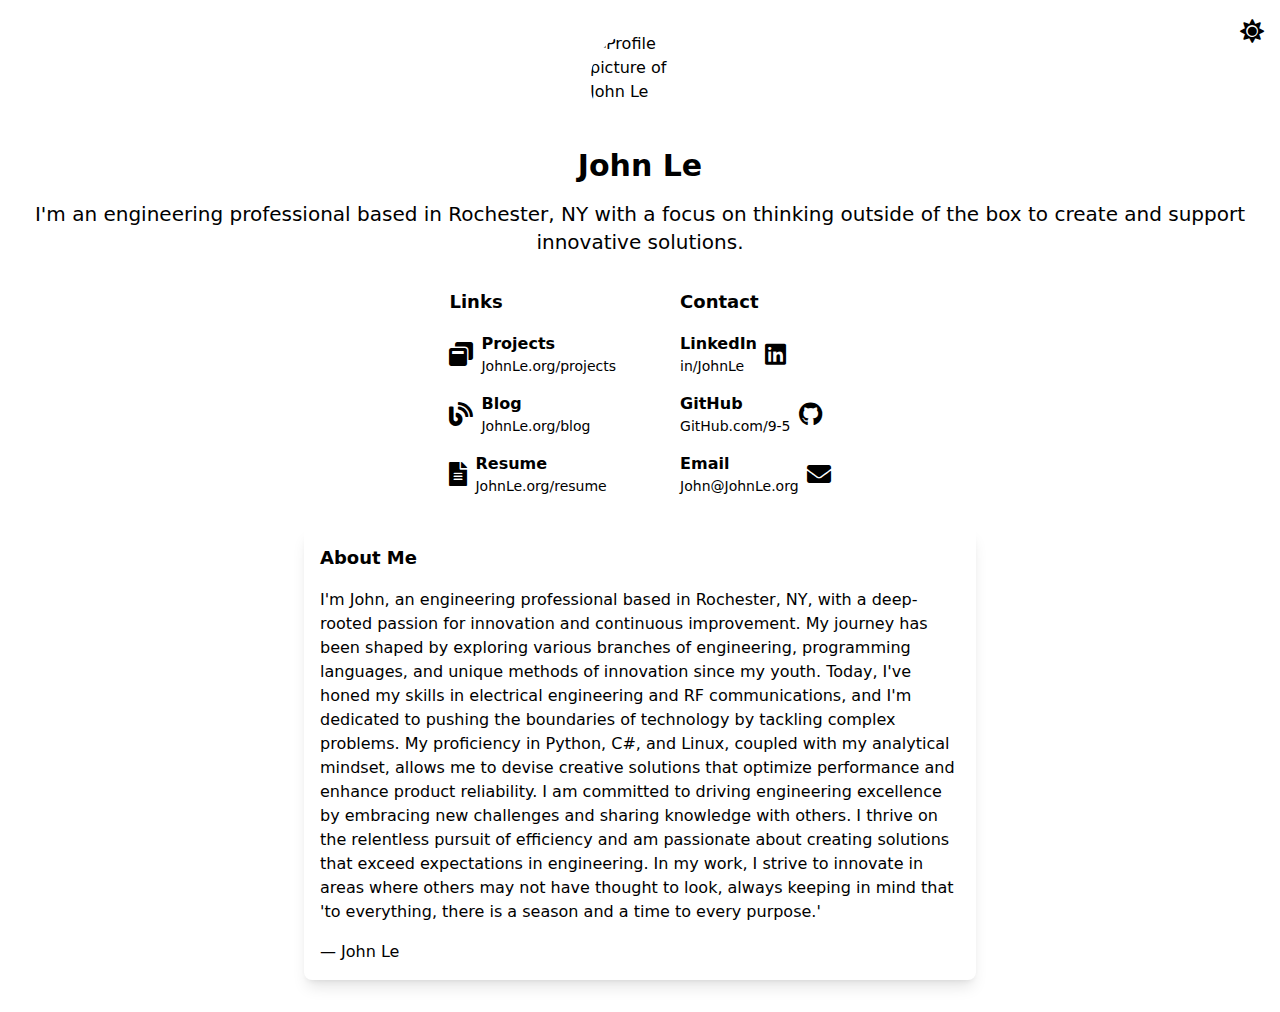
==== commit b98a2e5f: "Update index.html" ====
--- a/index.html
+++ b/index.html
@@ -1,127 +1,514 @@
-<html lang="en"><head>
-  <meta charset="utf-8">
-  <meta content="width=device-width, initial-scale=1.0" name="viewport">
-  <title>
-   John Le
-  </title>
-  <script src="https://cdn.tailwindcss.com"></script>
-  <link href="https://cdnjs.cloudflare.com/ajax/libs/font-awesome/5.15.3/css/all.min.css" rel="stylesheet">
-  <link href="https://fonts.googleapis.com/css2?family=Roboto:wght@400;700&amp;display=swap" rel="stylesheet">
-  <link href="https://johnle.org/lib/css/home.css" rel="stylesheet">
- <style>*, ::before, ::after{--tw-border-spacing-x:0;--tw-border-spacing-y:0;--tw-translate-x:0;--tw-translate-y:0;--tw-rotate:0;--tw-skew-x:0;--tw-skew-y:0;--tw-scale-x:1;--tw-scale-y:1;--tw-pan-x: ;--tw-pan-y: ;--tw-pinch-zoom: ;--tw-scroll-snap-strictness:proximity;--tw-gradient-from-position: ;--tw-gradient-via-position: ;--tw-gradient-to-position: ;--tw-ordinal: ;--tw-slashed-zero: ;--tw-numeric-figure: ;--tw-numeric-spacing: ;--tw-numeric-fraction: ;--tw-ring-inset: ;--tw-ring-offset-width:0px;--tw-ring-offset-color:#fff;--tw-ring-color:rgb(59 130 246 / 0.5);--tw-ring-offset-shadow:0 0 #0000;--tw-ring-shadow:0 0 #0000;--tw-shadow:0 0 #0000;--tw-shadow-colored:0 0 #0000;--tw-blur: ;--tw-brightness: ;--tw-contrast: ;--tw-grayscale: ;--tw-hue-rotate: ;--tw-invert: ;--tw-saturate: ;--tw-sepia: ;--tw-drop-shadow: ;--tw-backdrop-blur: ;--tw-backdrop-brightness: ;--tw-backdrop-contrast: ;--tw-backdrop-grayscale: ;--tw-backdrop-hue-rotate: ;--tw-backdrop-invert: ;--tw-backdrop-opacity: ;--tw-backdrop-saturate: ;--tw-backdrop-sepia: ;--tw-contain-size: ;--tw-contain-layout: ;--tw-contain-paint: ;--tw-contain-style: }::backdrop{--tw-border-spacing-x:0;--tw-border-spacing-y:0;--tw-translate-x:0;--tw-translate-y:0;--tw-rotate:0;--tw-skew-x:0;--tw-skew-y:0;--tw-scale-x:1;--tw-scale-y:1;--tw-pan-x: ;--tw-pan-y: ;--tw-pinch-zoom: ;--tw-scroll-snap-strictness:proximity;--tw-gradient-from-position: ;--tw-gradient-via-position: ;--tw-gradient-to-position: ;--tw-ordinal: ;--tw-slashed-zero: ;--tw-numeric-figure: ;--tw-numeric-spacing: ;--tw-numeric-fraction: ;--tw-ring-inset: ;--tw-ring-offset-width:0px;--tw-ring-offset-color:#fff;--tw-ring-color:rgb(59 130 246 / 0.5);--tw-ring-offset-shadow:0 0 #0000;--tw-ring-shadow:0 0 #0000;--tw-shadow:0 0 #0000;--tw-shadow-colored:0 0 #0000;--tw-blur: ;--tw-brightness: ;--tw-contrast: ;--tw-grayscale: ;--tw-hue-rotate: ;--tw-invert: ;--tw-saturate: ;--tw-sepia: ;--tw-drop-shadow: ;--tw-backdrop-blur: ;--tw-backdrop-brightness: ;--tw-backdrop-contrast: ;--tw-backdrop-grayscale: ;--tw-backdrop-hue-rotate: ;--tw-backdrop-invert: ;--tw-backdrop-opacity: ;--tw-backdrop-saturate: ;--tw-backdrop-sepia: ;--tw-contain-size: ;--tw-contain-layout: ;--tw-contain-paint: ;--tw-contain-style: }/* ! tailwindcss v3.4.15 | MIT License | https://tailwindcss.com */*,::after,::before{box-sizing:border-box;border-width:0;border-style:solid;border-color:#e5e7eb}::after,::before{--tw-content:''}:host,html{line-height:1.5;-webkit-text-size-adjust:100%;-moz-tab-size:4;tab-size:4;font-family:ui-sans-serif, system-ui, sans-serif, "Apple Color Emoji", "Segoe UI Emoji", "Segoe UI Symbol", "Noto Color Emoji";font-feature-settings:normal;font-variation-settings:normal;-webkit-tap-highlight-color:transparent}body{margin:0;line-height:inherit}hr{height:0;color:inherit;border-top-width:1px}abbr:where([title]){-webkit-text-decoration:underline dotted;text-decoration:underline dotted}h1,h2,h3,h4,h5,h6{font-size:inherit;font-weight:inherit}a{color:inherit;text-decoration:inherit}b,strong{font-weight:bolder}code,kbd,pre,samp{font-family:ui-monospace, SFMono-Regular, Menlo, Monaco, Consolas, "Liberation Mono", "Courier New", monospace;font-feature-settings:normal;font-variation-settings:normal;font-size:1em}small{font-size:80%}sub,sup{font-size:75%;line-height:0;position:relative;vertical-align:baseline}sub{bottom:-.25em}sup{top:-.5em}table{text-indent:0;border-color:inherit;border-collapse:collapse}button,input,optgroup,select,textarea{font-family:inherit;font-feature-settings:inherit;font-variation-settings:inherit;font-size:100%;font-weight:inherit;line-height:inherit;letter-spacing:inherit;color:inherit;margin:0;padding:0}button,select{text-transform:none}button,input:where([type=button]),input:where([type=reset]),input:where([type=submit]){-webkit-appearance:button;background-color:transparent;background-image:none}:-moz-focusring{outline:auto}:-moz-ui-invalid{box-shadow:none}progress{vertical-align:baseline}::-webkit-inner-spin-button,::-webkit-outer-spin-button{height:auto}[type=search]{-webkit-appearance:textfield;outline-offset:-2px}::-webkit-search-decoration{-webkit-appearance:none}::-webkit-file-upload-button{-webkit-appearance:button;font:inherit}summary{display:list-item}blockquote,dd,dl,figure,h1,h2,h3,h4,h5,h6,hr,p,pre{margin:0}fieldset{margin:0;padding:0}legend{padding:0}menu,ol,ul{list-style:none;margin:0;padding:0}dialog{padding:0}textarea{resize:vertical}input::placeholder,textarea::placeholder{opacity:1;color:#9ca3af}[role=button],button{cursor:pointer}:disabled{cursor:default}audio,canvas,embed,iframe,img,object,svg,video{display:block;vertical-align:middle}img,video{max-width:100%;height:auto}[hidden]:where(:not([hidden=until-found])){display:none}.absolute{position:absolute}.relative{position:relative}.right-4{right:1rem}.top-4{top:1rem}.mb-4{margin-bottom:1rem}.mt-4{margin-top:1rem}.mt-8{margin-top:2rem}.flex{display:flex}.max-w-2xl{max-width:42rem}.flex-col{flex-direction:column}.items-start{align-items:flex-start}.items-center{align-items:center}.space-x-16 > :not([hidden]) ~ :not([hidden]){--tw-space-x-reverse:0;margin-right:calc(4rem * var(--tw-space-x-reverse));margin-left:calc(4rem * calc(1 - var(--tw-space-x-reverse)))}.space-x-2 > :not([hidden]) ~ :not([hidden]){--tw-space-x-reverse:0;margin-right:calc(0.5rem * var(--tw-space-x-reverse));margin-left:calc(0.5rem * calc(1 - var(--tw-space-x-reverse)))}.space-y-4 > :not([hidden]) ~ :not([hidden]){--tw-space-y-reverse:0;margin-top:calc(1rem * calc(1 - var(--tw-space-y-reverse)));margin-bottom:calc(1rem * var(--tw-space-y-reverse))}.rounded-full{border-radius:9999px}.rounded-lg{border-radius:0.5rem}.p-4{padding:1rem}.p-8{padding:2rem}.text-left{text-align:left}.text-center{text-align:center}.text-2xl{font-size:1.5rem;line-height:2rem}.text-3xl{font-size:1.875rem;line-height:2.25rem}.text-lg{font-size:1.125rem;line-height:1.75rem}.text-sm{font-size:0.875rem;line-height:1.25rem}.text-xl{font-size:1.25rem;line-height:1.75rem}.font-bold{font-weight:700}.shadow-lg{--tw-shadow:0 10px 15px -3px rgb(0 0 0 / 0.1), 0 4px 6px -4px rgb(0 0 0 / 0.1);--tw-shadow-colored:0 10px 15px -3px var(--tw-shadow-color), 0 4px 6px -4px var(--tw-shadow-color);box-shadow:var(--tw-ring-offset-shadow, 0 0 #0000), var(--tw-ring-shadow, 0 0 #0000), var(--tw-shadow)}</style><style>*, ::before, ::after{--tw-border-spacing-x:0;--tw-border-spacing-y:0;--tw-translate-x:0;--tw-translate-y:0;--tw-rotate:0;--tw-skew-x:0;--tw-skew-y:0;--tw-scale-x:1;--tw-scale-y:1;--tw-pan-x: ;--tw-pan-y: ;--tw-pinch-zoom: ;--tw-scroll-snap-strictness:proximity;--tw-gradient-from-position: ;--tw-gradient-via-position: ;--tw-gradient-to-position: ;--tw-ordinal: ;--tw-slashed-zero: ;--tw-numeric-figure: ;--tw-numeric-spacing: ;--tw-numeric-fraction: ;--tw-ring-inset: ;--tw-ring-offset-width:0px;--tw-ring-offset-color:#fff;--tw-ring-color:rgb(59 130 246 / 0.5);--tw-ring-offset-shadow:0 0 #0000;--tw-ring-shadow:0 0 #0000;--tw-shadow:0 0 #0000;--tw-shadow-colored:0 0 #0000;--tw-blur: ;--tw-brightness: ;--tw-contrast: ;--tw-grayscale: ;--tw-hue-rotate: ;--tw-invert: ;--tw-saturate: ;--tw-sepia: ;--tw-drop-shadow: ;--tw-backdrop-blur: ;--tw-backdrop-brightness: ;--tw-backdrop-contrast: ;--tw-backdrop-grayscale: ;--tw-backdrop-hue-rotate: ;--tw-backdrop-invert: ;--tw-backdrop-opacity: ;--tw-backdrop-saturate: ;--tw-backdrop-sepia: ;--tw-contain-size: ;--tw-contain-layout: ;--tw-contain-paint: ;--tw-contain-style: }::backdrop{--tw-border-spacing-x:0;--tw-border-spacing-y:0;--tw-translate-x:0;--tw-translate-y:0;--tw-rotate:0;--tw-skew-x:0;--tw-skew-y:0;--tw-scale-x:1;--tw-scale-y:1;--tw-pan-x: ;--tw-pan-y: ;--tw-pinch-zoom: ;--tw-scroll-snap-strictness:proximity;--tw-gradient-from-position: ;--tw-gradient-via-position: ;--tw-gradient-to-position: ;--tw-ordinal: ;--tw-slashed-zero: ;--tw-numeric-figure: ;--tw-numeric-spacing: ;--tw-numeric-fraction: ;--tw-ring-inset: ;--tw-ring-offset-width:0px;--tw-ring-offset-color:#fff;--tw-ring-color:rgb(59 130 246 / 0.5);--tw-ring-offset-shadow:0 0 #0000;--tw-ring-shadow:0 0 #0000;--tw-shadow:0 0 #0000;--tw-shadow-colored:0 0 #0000;--tw-blur: ;--tw-brightness: ;--tw-contrast: ;--tw-grayscale: ;--tw-hue-rotate: ;--tw-invert: ;--tw-saturate: ;--tw-sepia: ;--tw-drop-shadow: ;--tw-backdrop-blur: ;--tw-backdrop-brightness: ;--tw-backdrop-contrast: ;--tw-backdrop-grayscale: ;--tw-backdrop-hue-rotate: ;--tw-backdrop-invert: ;--tw-backdrop-opacity: ;--tw-backdrop-saturate: ;--tw-backdrop-sepia: ;--tw-contain-size: ;--tw-contain-layout: ;--tw-contain-paint: ;--tw-contain-style: }/* ! tailwindcss v3.4.15 | MIT License | https://tailwindcss.com */*,::after,::before{box-sizing:border-box;border-width:0;border-style:solid;border-color:#e5e7eb}::after,::before{--tw-content:''}:host,html{line-height:1.5;-webkit-text-size-adjust:100%;-moz-tab-size:4;tab-size:4;font-family:ui-sans-serif, system-ui, sans-serif, "Apple Color Emoji", "Segoe UI Emoji", "Segoe UI Symbol", "Noto Color Emoji";font-feature-settings:normal;font-variation-settings:normal;-webkit-tap-highlight-color:transparent}body{margin:0;line-height:inherit}hr{height:0;color:inherit;border-top-width:1px}abbr:where([title]){-webkit-text-decoration:underline dotted;text-decoration:underline dotted}h1,h2,h3,h4,h5,h6{font-size:inherit;font-weight:inherit}a{color:inherit;text-decoration:inherit}b,strong{font-weight:bolder}code,kbd,pre,samp{font-family:ui-monospace, SFMono-Regular, Menlo, Monaco, Consolas, "Liberation Mono", "Courier New", monospace;font-feature-settings:normal;font-variation-settings:normal;font-size:1em}small{font-size:80%}sub,sup{font-size:75%;line-height:0;position:relative;vertical-align:baseline}sub{bottom:-.25em}sup{top:-.5em}table{text-indent:0;border-color:inherit;border-collapse:collapse}button,input,optgroup,select,textarea{font-family:inherit;font-feature-settings:inherit;font-variation-settings:inherit;font-size:100%;font-weight:inherit;line-height:inherit;letter-spacing:inherit;color:inherit;margin:0;padding:0}button,select{text-transform:none}button,input:where([type=button]),input:where([type=reset]),input:where([type=submit]){-webkit-appearance:button;background-color:transparent;background-image:none}:-moz-focusring{outline:auto}:-moz-ui-invalid{box-shadow:none}progress{vertical-align:baseline}::-webkit-inner-spin-button,::-webkit-outer-spin-button{height:auto}[type=search]{-webkit-appearance:textfield;outline-offset:-2px}::-webkit-search-decoration{-webkit-appearance:none}::-webkit-file-upload-button{-webkit-appearance:button;font:inherit}summary{display:list-item}blockquote,dd,dl,figure,h1,h2,h3,h4,h5,h6,hr,p,pre{margin:0}fieldset{margin:0;padding:0}legend{padding:0}menu,ol,ul{list-style:none;margin:0;padding:0}dialog{padding:0}textarea{resize:vertical}input::placeholder,textarea::placeholder{opacity:1;color:#9ca3af}[role=button],button{cursor:pointer}:disabled{cursor:default}audio,canvas,embed,iframe,img,object,svg,video{display:block;vertical-align:middle}img,video{max-width:100%;height:auto}[hidden]:where(:not([hidden=until-found])){display:none}.absolute{position:absolute}.relative{position:relative}.right-4{right:1rem}.top-4{top:1rem}.mb-4{margin-bottom:1rem}.mt-4{margin-top:1rem}.mt-8{margin-top:2rem}.flex{display:flex}.max-w-2xl{max-width:42rem}.flex-col{flex-direction:column}.items-start{align-items:flex-start}.items-center{align-items:center}.space-x-16 > :not([hidden]) ~ :not([hidden]){--tw-space-x-reverse:0;margin-right:calc(4rem * var(--tw-space-x-reverse));margin-left:calc(4rem * calc(1 - var(--tw-space-x-reverse)))}.space-x-2 > :not([hidden]) ~ :not([hidden]){--tw-space-x-reverse:0;margin-right:calc(0.5rem * var(--tw-space-x-reverse));margin-left:calc(0.5rem * calc(1 - var(--tw-space-x-reverse)))}.space-y-4 > :not([hidden]) ~ :not([hidden]){--tw-space-y-reverse:0;margin-top:calc(1rem * calc(1 - var(--tw-space-y-reverse)));margin-bottom:calc(1rem * var(--tw-space-y-reverse))}.rounded-full{border-radius:9999px}.rounded-lg{border-radius:0.5rem}.p-4{padding:1rem}.p-8{padding:2rem}.text-left{text-align:left}.text-center{text-align:center}.text-2xl{font-size:1.5rem;line-height:2rem}.text-3xl{font-size:1.875rem;line-height:2.25rem}.text-lg{font-size:1.125rem;line-height:1.75rem}.text-sm{font-size:0.875rem;line-height:1.25rem}.text-xl{font-size:1.25rem;line-height:1.75rem}.font-bold{font-weight:700}.shadow-lg{--tw-shadow:0 10px 15px -3px rgb(0 0 0 / 0.1), 0 4px 6px -4px rgb(0 0 0 / 0.1);--tw-shadow-colored:0 10px 15px -3px var(--tw-shadow-color), 0 4px 6px -4px var(--tw-shadow-color);box-shadow:var(--tw-ring-offset-shadow, 0 0 #0000), var(--tw-ring-shadow, 0 0 #0000), var(--tw-shadow)}</style></head>
- <body class="font-roboto dark-mode">
-  <div class="flex flex-col items-center p-8 relative">
-   <button class="absolute top-4 right-4 text-2xl" id="theme-toggle"><i class="fas fa-sun"></i></button>
-   <img alt="Profile picture of John Le" class="rounded-full mb-4" height="100" src="https://johnle.org/img/me.jpg" width="100">
-   <h1 class="text-3xl font-bold">
-    John Le
-   </h1>
-   <p class="text-xl text-center mt-4">
-    I'm an engineering professional based in Rochester, NY with a focus on thinking outside of the box to create and support innovative solutions.
-   </p>
-   <div class="mt-8 flex space-x-16">
-    <div>
-     <h2 class="text-lg font-bold mb-4">
-      Links
-     </h2>
-     <div class="flex flex-col items-start space-y-4">
-      <a class="flex items-center space-x-2 link" href="https://johnle.org/projects/">
-       <i class="fas fa-window-restore text-2xl">
-       </i>
-       <div>
-        <p class="font-bold">
-         Projects
-        </p>
-        <p class="text-sm">
-         JohnLe.org/projects
-        </p>
-       </div>
-      </a><a class="flex items-center space-x-2 link" href="https://johnle.org/blog/">
-       <i class="fas fa-blog text-2xl">
-       </i>
-       <div>
-        <p class="font-bold">
-         Blog
-        </p>
-        <p class="text-sm">
-         JohnLe.org/blog
-        </p>
-       </div>
-      </a>
-      <a class="flex items-center space-x-2 link" href="https://johnle.org/resume/">
-       <i class="fas fa-file-alt text-2xl">
-       </i>
-       <div>
-        <p class="font-bold">
-         Resume
-        </p>
-        <p class="text-sm">
-         JohnLe.org/resume
-        </p>
-       </div>
-      </a>
-     </div>
-    </div>
-    
-    <div>
-     <h2 class="text-lg font-bold mb-4">
-      Contact
-     </h2>
-     <div class="flex flex-col items-start space-y-4">
-      <a class="flex items-center space-x-2 link" href="https://linkedin.com/in/johnle">
-       <i class="fab fa-linkedin text-2xl">
-       </i>
-       <div>
-        <p class="font-bold">
-         LinkedIn
-        </p>
-        <p class="text-sm">
-         in/JohnLe
-        </p>
-       </div>
-      </a>
-      <a class="flex items-center space-x-2 link" href="https://github.com/9-5">
-       <i class="fab fa-github text-2xl">
-       </i>
-       <div>
-        <p class="font-bold">
-         GitHub
-        </p>
-        <p class="text-sm">
-         GitHub.com/9-5
-        </p>
-       </div>
-      </a><a class="flex items-center space-x-2 link" href="mailto:john@johnle.org">
-       <i class="fas fa-envelope text-2xl">
-       </i>
-       <div>
-        <p class="font-bold">
-         Email
-        </p>
-        <p class="text-sm">
-         John@JohnLe.org
-        </p>
-       </div>
-      </a>
-     </div>
-    </div></div>
-    
-   <div class="mt-8 max-w-2xl text-left card p-4 rounded-lg shadow-lg">
-    <h2 class="text-lg font-bold mb-4">
-     About Me
-    </h2>
-    <p>
-     I'm John, an engineering professional based in Rochester, NY, with a deep-rooted passion for innovation and continuous improvement. My journey has been shaped by exploring various branches of engineering, programming languages, and unique methods of innovation since my youth. Today, I've honed my skills in electrical engineering and RF communications, and I'm dedicated to pushing the boundaries of technology by tackling complex problems. My proficiency in Python, C#, and Linux, coupled with my analytical mindset, allows me to devise creative solutions that optimize performance and enhance product reliability. I am committed to driving engineering excellence by embracing new challenges and sharing knowledge with others. I thrive on the relentless pursuit of efficiency and am passionate about creating solutions that exceed expectations in engineering. In my work, I strive to innovate in areas where others may not have thought to look, always keeping in mind that 'to everything, there is a season and a time to every purpose.'
-    </p>
-    <p class="mt-4">
-     — John Le
-    </p>
-   </div></div>
-   
-  
-  <script src="https://johnle.org/lib/js/home.js">
-  </script>
- 
-
-
-</body></html>
+<!DOCTYPE html>
+<html lang="en">
+<head>
+    <meta charset="utf-8">
+    <meta content="width=device-width, initial-scale=1.0" name="viewport">
+    <title>John Le</title>
+    <script src="https://cdn.tailwindcss.com"></script>
+    <link href="https://cdnjs.cloudflare.com/ajax/libs/font-awesome/5.15.3/css/all.min.css" rel="stylesheet">
+    <link href="https://fonts.googleapis.com/css2?family=Roboto:wght@400;700&display=swap" rel="stylesheet">
+    <link href="https://johnle.org/lib/css/home.css" rel="stylesheet">
+    <style>
+        *, ::before, ::after {
+            --tw-border-spacing-x: 0;
+            --tw-border-spacing-y: 0;
+            --tw-translate-x: 0;
+            --tw-translate-y: 0;
+            --tw-rotate: 0;
+            --tw-skew-x: 0;
+            --tw-skew-y: 0;
+            --tw-scale-x: 1;
+            --tw-scale-y: 1;
+            --tw-pan-x: ;
+            --tw-pan-y: ;
+            --tw-pinch-zoom: ;
+            --tw-scroll-snap-strictness: proximity;
+            --tw-gradient-from-position: ;
+            --tw-gradient-via-position: ;
+            --tw-gradient-to-position: ;
+            --tw-ordinal: ;
+            --tw-slashed-zero: ;
+            --tw-numeric-figure: ;
+            --tw-numeric-spacing: ;
+            --tw-numeric-fraction: ;
+            --tw-ring-inset: ;
+            --tw-ring-offset-width: 0px;
+            --tw-ring-offset-color: #fff;
+            --tw-ring-color: rgb(59 130 246 / 0.5);
+            --tw-ring-offset-shadow: 0 0 #0000;
+            --tw-ring-shadow: 0 0 #0000;
+            --tw-shadow: 0 0 #0000;
+            --tw-shadow-colored: 0 0 #0000;
+            --tw-blur: ;
+            --tw-brightness: ;
+            --tw-contrast: ;
+            --tw-grayscale: ;
+            --tw-hue-rotate: ;
+            --tw-invert: ;
+            --tw-saturate: ;
+            --tw-sepia: ;
+            --tw-drop-shadow: ;
+            --tw-backdrop-blur: ;
+            --tw-backdrop-brightness: ;
+            --tw-backdrop-contrast: ;
+            --tw-backdrop-grayscale: ;
+            --tw-backdrop-hue-rotate: ;
+            --tw-backdrop-invert: ;
+            --tw-backdrop-opacity: ;
+            --tw-backdrop-saturate: ;
+            --tw-backdrop-sepia: ;
+            --tw-contain-size: ;
+            --tw-contain-layout: ;
+            --tw-contain-paint: ;
+            --tw-contain-style: ;
+        }
+
+        ::backdrop {
+            --tw-border-spacing-x: 0;
+            --tw-border-spacing-y: 0;
+            --tw-translate-x: 0;
+            --tw-translate-y: 0;
+            --tw-rotate: 0;
+            --tw-skew-x: 0;
+            --tw-skew-y: 0;
+            --tw-scale-x: 1;
+            --tw-scale-y: 1;
+            --tw-pan-x: ;
+            --tw-pan-y: ;
+            --tw-pinch-zoom: ;
+            --tw-scroll-snap-strictness: proximity;
+            --tw-gradient-from-position: ;
+            --tw-gradient-via-position: ;
+            --tw-gradient-to-position: ;
+            --tw-ordinal: ;
+            --tw-slashed-zero: ;
+            --tw-numeric-figure: ;
+            --tw-numeric-spacing: ;
+            --tw-numeric-fraction: ;
+            --tw-ring-inset: ;
+            --tw-ring-offset-width: 0px;
+            --tw-ring-offset-color: #fff;
+            --tw-ring-color: rgb(59 130 246 / 0.5);
+            --tw-ring-offset-shadow: 0 0 #0000;
+            --tw-ring-shadow: 0 0 #0000;
+            --tw-shadow: 0 0 #0000;
+            --tw-shadow-colored: 0 0 #0000;
+            --tw-blur: ;
+            --tw-brightness: ;
+            --tw-contrast: ;
+            --tw-grayscale: ;
+            --tw-hue-rotate: ;
+            --tw-invert: ;
+            --tw-saturate: ;
+            --tw-sepia: ;
+            --tw-drop-shadow: ;
+            --tw-backdrop-blur: ;
+            --tw-backdrop-brightness: ;
+            --tw-backdrop-contrast: ;
+            --tw-backdrop-grayscale: ;
+            --tw-backdrop-hue-rotate: ;
+            --tw-backdrop-invert: ;
+            --tw-backdrop-opacity: ;
+            --tw-backdrop-saturate: ;
+            --tw-backdrop-sepia: ;
+            --tw-contain-size: ;
+            --tw-contain-layout: ;
+            --tw-contain-paint: ;
+            --tw-contain-style: ;
+        }
+
+        /* ! tailwindcss v3.4.15 | MIT License | https://tailwindcss.com */
+        *, ::after, ::before {
+            box-sizing: border-box;
+            border-width: 0;
+            border-style: solid;
+            border-color: #e5e7eb;
+        }
+
+        ::after, ::before {
+            --tw-content: '';
+        }
+
+        :host, html {
+            line-height: 1.5;
+            -webkit-text-size-adjust: 100%;
+            -moz-tab-size: 4;
+            tab-size: 4;
+            font-family: ui-sans-serif, system-ui, sans-serif, "Apple Color Emoji", "Segoe UI Emoji", "Segoe UI Symbol", "Noto Color Emoji";
+            font-feature-settings: normal;
+            font-variation-settings: normal;
+            -webkit-tap-highlight-color: transparent;
+        }
+
+        body {
+            margin: 0;
+            line-height: inherit;
+        }
+
+        hr {
+            height: 0;
+            color: inherit;
+            border-top-width: 1px;
+        }
+
+        abbr:where([title]) {
+            -webkit-text-decoration: underline dotted;
+            text-decoration: underline dotted;
+        }
+
+        h1, h2, h3, h4, h5, h6 {
+            font-size: inherit;
+            font-weight: inherit;
+        }
+
+        a {
+            color: inherit;
+            text-decoration: inherit;
+        }
+
+        b, strong {
+            font-weight: bolder;
+        }
+
+        code, kbd, pre, samp {
+            font-family: ui-monospace, SFMono-Regular, Menlo, Monaco, Consolas, "Liberation Mono", "Courier New", monospace;
+            font-feature-settings: normal;
+            font-variation-settings: normal;
+            font-size: 1em;
+        }
+
+        small {
+            font-size: 80%;
+        }
+
+        sub, sup {
+            font-size: 75%;
+            line-height: 0;
+            position: relative;
+            vertical-align: baseline;
+        }
+
+        sub {
+            bottom: -.25em;
+        }
+
+        sup {
+            top: -.5em;
+        }
+
+        table {
+            text-indent: 0;
+            border-color: inherit;
+            border-collapse: collapse;
+        }
+
+        button, input, optgroup, select, textarea {
+            font-family: inherit;
+            font-feature-settings: inherit;
+            font-variation-settings: inherit;
+            font-size: 100%;
+            font-weight: inherit;
+            line-height: inherit;
+            letter-spacing: inherit;
+            color: inherit;
+            margin: 0;
+            padding: 0;
+        }
+
+        button, select {
+            text-transform: none;
+        }
+
+        button, input:where([type=button]), input:where([type=reset]), input:where([type=submit]) {
+            -webkit-appearance: button;
+            background-color: transparent;
+            background-image: none;
+        }
+
+        :-moz-focusring {
+            outline: auto;
+        }
+
+        :-moz-ui-invalid {
+            box-shadow: none;
+        }
+
+        progress {
+            vertical-align: baseline;
+        }
+
+        ::-webkit-inner-spin-button, ::-webkit-outer-spin-button {
+            height: auto;
+        }
+
+        [type=search] {
+            -webkit-appearance: textfield;
+            outline-offset: -2px;
+        }
+
+        ::-webkit-search-decoration {
+            -webkit-appearance: none;
+        }
+
+        ::-webkit-file-upload-button {
+            -webkit-appearance: button;
+            font: inherit;
+        }
+
+        summary {
+            display: list-item;
+        }
+
+        blockquote, dd, dl, figure, h1, h2, h3, h4, h5, h6, hr, p, pre {
+            margin: 0;
+        }
+
+        fieldset {
+            margin: 0;
+            padding: 0;
+        }
+
+        legend {
+            padding: 0;
+        }
+
+        menu, ol, ul {
+            list-style: none;
+            margin: 0;
+            padding: 0;
+        }
+
+        dialog {
+            padding: 0;
+        }
+
+        textarea {
+            resize: vertical;
+        }
+
+        input::placeholder, textarea::placeholder {
+            opacity: 1;
+            color: #9ca3af;
+        }
+
+        [role=button], button {
+            cursor: pointer;
+        }
+
+        :disabled {
+            cursor: default;
+        }
+
+        audio, canvas, embed, iframe, img, object, svg, video {
+            display: block;
+            vertical-align: middle;
+        }
+
+        img, video {
+            max-width: 100%;
+            height: auto;
+        }
+
+        [hidden]:where(:not([hidden=until-found])) {
+            display: none;
+        }
+
+        .absolute {
+            position: absolute;
+        }
+
+        .relative {
+            position: relative;
+        }
+
+        .right-4 {
+            right: 1rem;
+        }
+
+        .top-4 {
+            top: 1rem;
+        }
+
+        .mb-4 {
+            margin-bottom: 1rem;
+        }
+
+        .mt-4 {
+            margin-top: 1rem;
+        }
+
+        .mt-8 {
+            margin-top: 2rem;
+        }
+
+        .flex {
+            display: flex;
+        }
+
+        .max-w-2xl {
+            max-width: 42rem;
+        }
+
+        .flex-col {
+            flex-direction: column;
+        }
+
+        .items-start {
+            align-items: flex-start;
+        }
+
+        .items-center {
+            align-items: center;
+        }
+
+        .space-x-16 > :not([hidden]) ~ :not([hidden]) {
+            --tw-space-x-reverse: 0;
+            margin-right: calc(4rem * var(--tw-space-x-reverse));
+            margin-left: calc(4rem * calc(1 - var(--tw-space-x-reverse)));
+        }
+
+        .space-x-2 > :not([hidden]) ~ :not([hidden]) {
+            --tw-space-x-reverse: 0;
+            margin-right: calc(0.5rem * var(--tw-space-x-reverse));
+            margin-left: calc(0.5rem * calc(1 - var(--tw-space-x-reverse)));
+        }
+
+        .space-y-4 > :not([hidden]) ~ :not([hidden]) {
+            --tw-space-y-reverse: 0;
+            margin-top: calc(1rem * calc(1 - var(--tw-space-y-reverse)));
+            margin-bottom: calc(1rem * var(--tw-space-y-reverse));
+        }
+
+        .rounded-full {
+            border-radius: 9999px;
+        }
+
+        .rounded-lg {
+            border-radius: 0.5rem;
+        }
+
+        .p-4 {
+            padding: 1rem;
+        }
+
+        .p-8 {
+            padding: 2rem;
+        }
+
+        .text-left {
+            text-align: left;
+        }
+
+        .text-center {
+            text-align: center;
+        }
+
+        .text-2xl {
+            font-size: 1.5rem;
+            line-height: 2rem;
+        }
+
+        .text-3xl {
+            font-size: 1.875rem;
+            line-height: 2.25rem;
+        }
+
+        .text-lg {
+            font-size: 1.125rem;
+            line-height: 1.75rem;
+        }
+
+        .text-sm {
+            font-size: 0.875rem;
+            line-height: 1.25rem;
+        }
+
+        .text-xl {
+            font-size: 1.25rem;
+            line-height: 1.75rem;
+        }
+
+        .font-bold {
+            font-weight: 700;
+        }
+
+        .shadow-lg {
+            --tw-shadow: 0 10px 15px -3px rgb(0 0 0 / 0.1), 0 4px 6px -4px rgb(0 0 0 / 0.1);
+            --tw-shadow-colored: 0 10px 15px -3px var(--tw-shadow-color), 0 4px 6px -4px var(--tw-shadow-color);
+            box-shadow: var(--tw-ring-offset-shadow, 0 0 #0000), var(--tw-ring-shadow, 0 0 #0000), var(--tw-shadow);
+        }
+    </style>
+</head>
+<body class="font-roboto dark-mode">
+    <div class="flex flex-col items-center p-8 relative">
+        <button class="absolute top-4 right-4 text-2xl" id="theme-toggle"><i class="fas fa-sun"></i></button>
+        <img alt="Profile picture of John Le" class="rounded-full mb-4" height="100" src="https://johnle.org/img/me.jpg" width="100">
+        <h1 class="text-3xl font-bold">John Le</h1>
+        <p class="text-xl text-center mt-4">
+            I'm an engineering professional based in Rochester, NY with a focus on thinking outside of the box to create and support innovative solutions.
+        </p>
+        <div class="mt-8 flex space-x-16">
+            <div>
+                <h2 class="text-lg font-bold mb-4">Links</h2>
+                <div class="flex flex-col items-start space-y-4">
+                    <a class="flex items-center space-x-2 link" href="https://johnle.org/projects/">
+                        <i class="fas fa-window-restore text-2xl"></i>
+                        <div>
+                            <p class="font-bold">Projects</p>
+                            <p class="text-sm">JohnLe.org/projects</p>
+                        </div>
+                    </a>
+                    <a class="flex items-center space-x-2 link" href="https://johnle.org/blog/">
+                        <i class="fas fa-blog text-2xl"></i>
+                        <div>
+                            <p class="font-bold">Blog</p>
+                            <p class="text-sm">JohnLe.org/blog</p>
+                        </div>
+                    </a>
+                    <a class="flex items-center space-x-2 link" href="https://johnle.org/resume/">
+                        <i class="fas fa-file-alt text-2xl"></i>
+                        <div>
+                            <p class="font-bold">Resume</p>
+                            <p class="text-sm">JohnLe.org/resume</p>
+                        </div>
+                    </a>
+                </div>
+            </div>
+            <div>
+                <h2 class="text-lg font-bold mb-4">Contact</h2>
+                <div class="flex flex-col items-end space-y-4">
+                    <a class="flex items-center space-x-2 link" href="https://linkedin.com/in/johnle">
+                        <div class="text-right">
+                            <p class="font-bold">LinkedIn</p>
+                            <p class="text-sm">in/JohnLe</p>
+                        </div>
+                        <i class="fab fa-linkedin text-2xl"></i>
+                    </a>
+                    <a class="flex items-center space-x-2 link" href="https://github.com/9-5">
+                        <div class="text-right">
+                            <p class="font-bold">GitHub</p>
+                            <p class="text-sm">GitHub.com/9-5</p>
+                        </div>
+                        <i class="fab fa-github text-2xl"></i>
+                    </a>
+                    <a class="flex items-center space-x-2 link" href="mailto:john@johnle.org">
+                        <div class="text-right">
+                            <p class="font-bold">Email</p>
+                            <p class="text-sm">John@JohnLe.org</p>
+                        </div>
+                        <i class="fas fa-envelope text-2xl"></i>
+                    </a>
+                </div>
+            </div>
+        </div>
+        <div class="mt-8 max-w-2xl text-left card p-4 rounded-lg shadow-lg">
+            <h2 class="text-lg font-bold mb-4">About Me</h2>
+            <p>
+                I'm John, an engineering professional based in Rochester, NY, with a deep-rooted passion for innovation and continuous improvement. My journey has been shaped by exploring various branches of engineering, programming languages, and unique methods of innovation since my youth. Today, I've honed my skills in electrical engineering and RF communications, and I'm dedicated to pushing the boundaries of technology by tackling complex problems. My proficiency in Python, C#, and Linux, coupled with my analytical mindset, allows me to devise creative solutions that optimize performance and enhance product reliability. I am committed to driving engineering excellence by embracing new challenges and sharing knowledge with others. I thrive on the relentless pursuit of efficiency and am passionate about creating solutions that exceed expectations in engineering. In my work, I strive to innovate in areas where others may not have thought to look, always keeping in mind that 'to everything, there is a season and a time to every purpose.'
+            </p>
+            <p class="mt-4">— John Le</p>
+        </div>
+    </div>
+    <script src="https://johnle.org/lib/js/home.js"></script>
+</body>
+</html>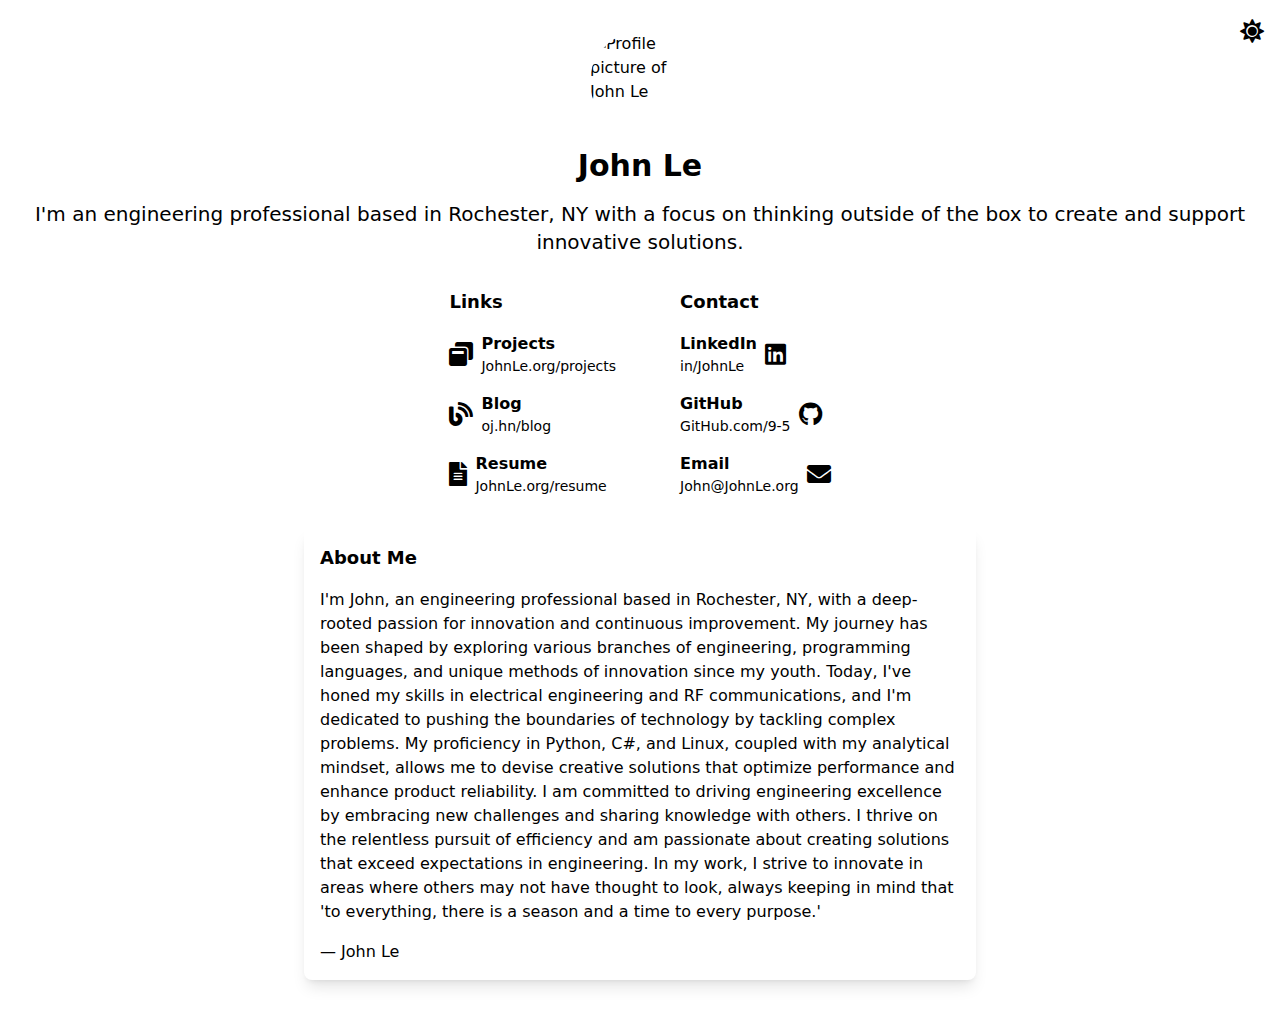
==== commit 07a9ec37: "Update index.html" ====
--- a/index.html
+++ b/index.html
@@ -458,11 +458,11 @@
                             <p class="text-sm">JohnLe.org/projects</p>
                         </div>
                     </a>
-                    <a class="flex items-center space-x-2 link" href="https://johnle.org/blog/">
+                    <a class="flex items-center space-x-2 link" href="https://oj.hn/blog/">
                         <i class="fas fa-blog text-2xl"></i>
                         <div>
                             <p class="font-bold">Blog</p>
-                            <p class="text-sm">JohnLe.org/blog</p>
+                            <p class="text-sm">oj.hn/blog</p>
                         </div>
                     </a>
                     <a class="flex items-center space-x-2 link" href="https://johnle.org/resume/">
@@ -475,7 +475,7 @@
                 </div>
             </div>
             <div>
-                <h2 class="text-lg font-bold mb-4">Contact</h2>
+                <h2 class="text-lg text-right font-bold mb-4">Contact</h2>
                 <div class="flex flex-col items-end space-y-4">
                     <a class="flex items-center space-x-2 link" href="https://linkedin.com/in/johnle">
                         <div class="text-right">
@@ -511,4 +511,4 @@
     </div>
     <script src="https://johnle.org/lib/js/home.js"></script>
 </body>
-</html>+</html>
